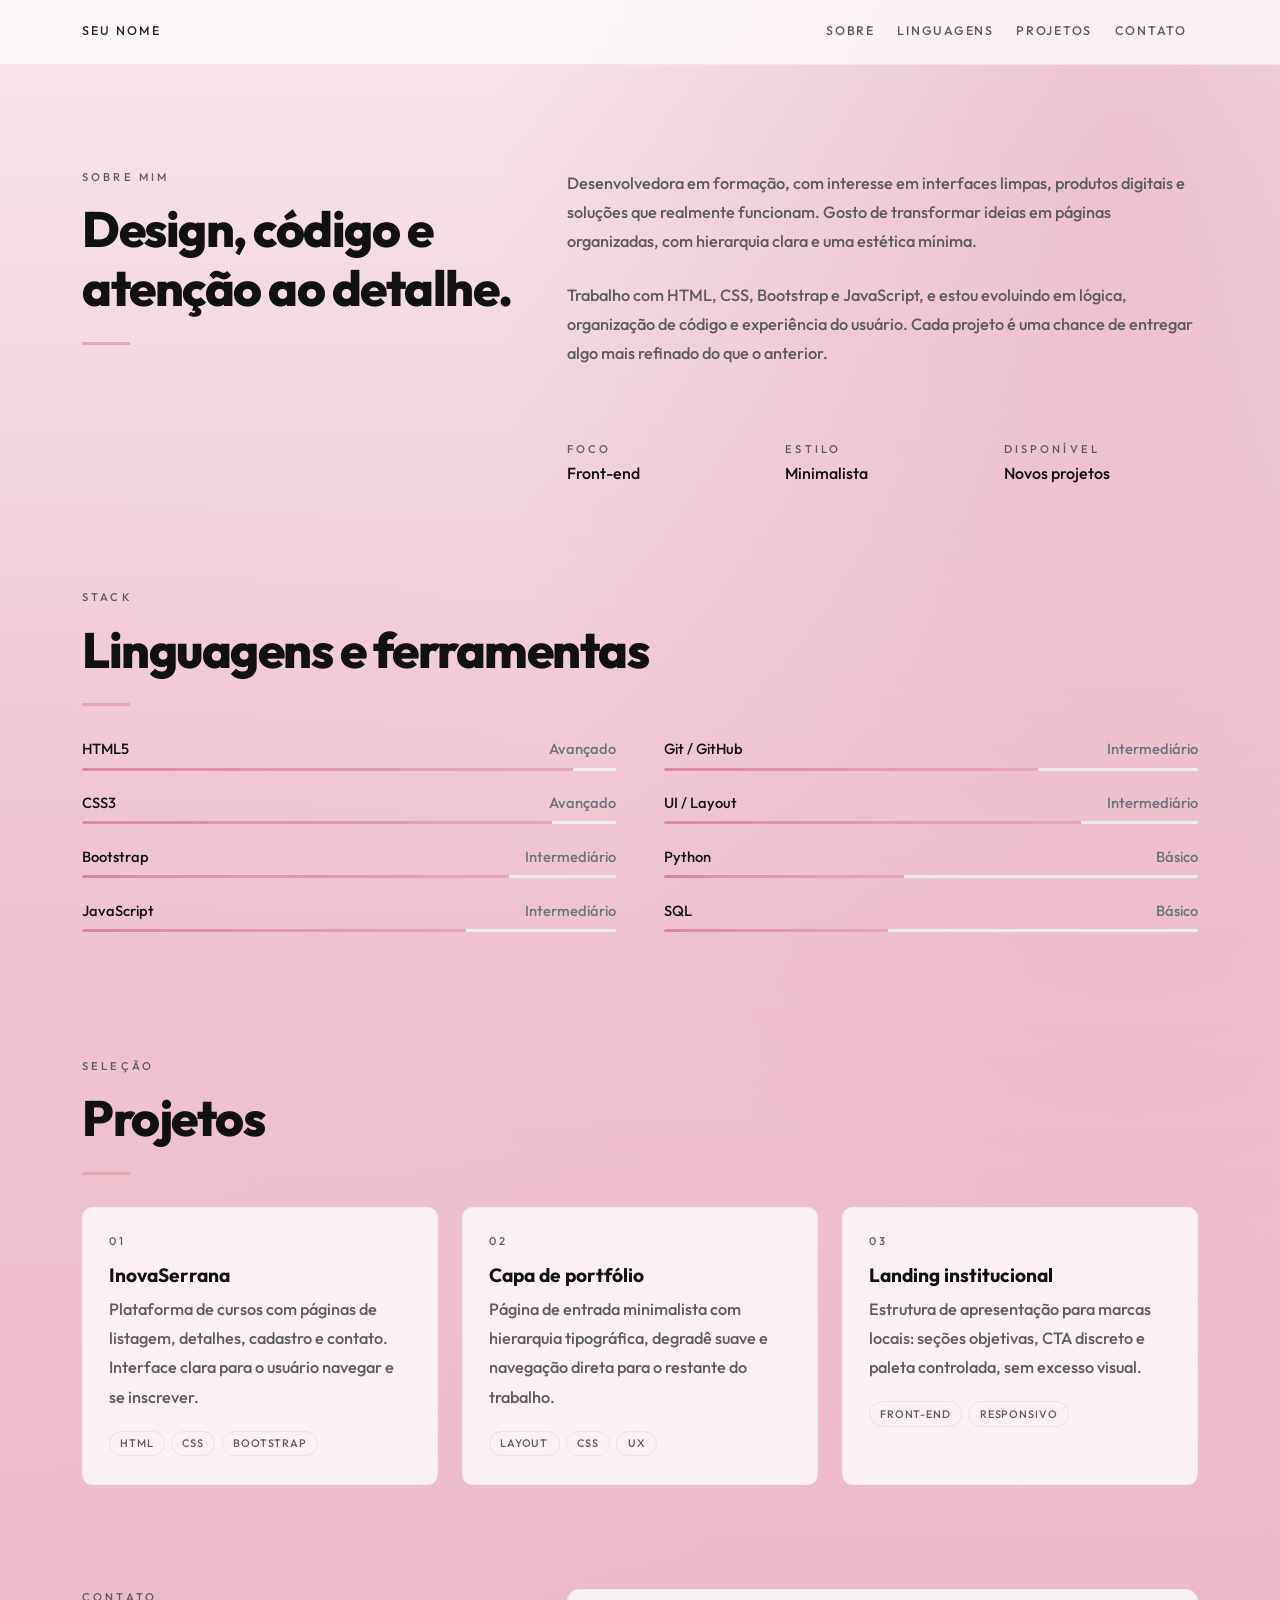
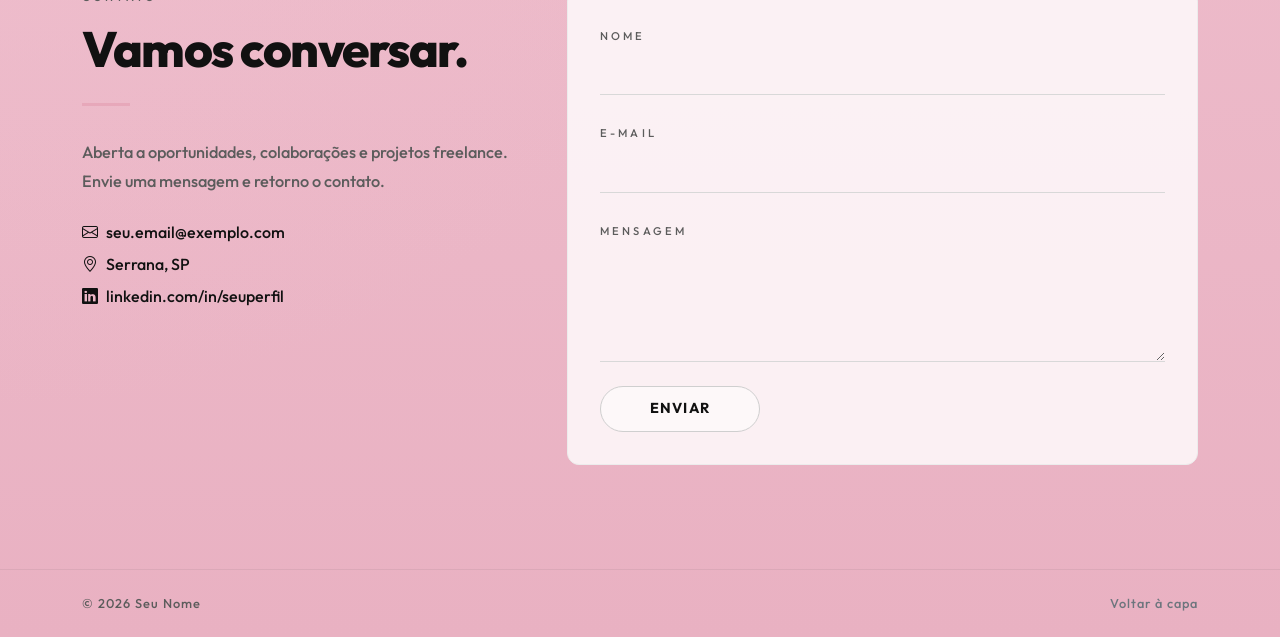
==== sobre.html @ 03d39803 "Primeiro commit" ====
<!DOCTYPE html>
<html lang="pt-BR">
<head>
  <meta charset="UTF-8">
  <meta name="viewport" content="width=device-width, initial-scale=1.0">
  <title>Sobre</title>
  <link href="https://cdn.jsdelivr.net/npm/bootstrap@5.3.3/dist/css/bootstrap.min.css" rel="stylesheet">
  <link rel="stylesheet" href="https://cdn.jsdelivr.net/npm/bootstrap-icons@1.11.3/font/bootstrap-icons.min.css">
  <link rel="preconnect" href="https://fonts.googleapis.com">
  <link rel="preconnect" href="https://fonts.gstatic.com" crossorigin>
  <link href="https://fonts.googleapis.com/css2?family=Outfit:wght@400;500;600;700;800&display=swap" rel="stylesheet">
  <link rel="stylesheet" href="css/capa.css">
</head>
<body class="page-sobre">
  <nav class="nav-portfolio">
    <div class="container d-flex flex-wrap align-items-center justify-content-between py-3 gap-3">
      <a href="index.html" class="text-decoration-none text-dark" style="letter-spacing:0.16em; font-size:0.78rem; text-transform:uppercase;">Seu Nome</a>
      <div class="d-flex flex-wrap">
        <a class="nav-link" href="#sobre">Sobre</a>
        <a class="nav-link" href="#linguagens">Linguagens</a>
        <a class="nav-link" href="#projetos">Projetos</a>
        <a class="nav-link" href="#contato">Contato</a>
      </div>
    </div>
  </nav>

  <section id="sobre" class="secao">
    <div class="container">
      <div class="row align-items-start g-5">
        <div class="col-lg-5">
          <p class="secao-kicker">Sobre mim</p>
          <h1 class="secao-titulo">Design, código e atenção ao detalhe.</h1>
          <div class="linha-rosa"></div>
        </div>
        <div class="col-lg-7">
          <p class="texto-suave mb-4">
            Desenvolvedora em formação, com interesse em interfaces limpas, produtos digitais
            e soluções que realmente funcionam. Gosto de transformar ideias em páginas
            organizadas, com hierarquia clara e uma estética mínima.
          </p>
          <p class="texto-suave mb-0">
            Trabalho com HTML, CSS, Bootstrap e JavaScript, e estou evoluindo em lógica,
            organização de código e experiência do usuário. Cada projeto é uma chance de
            entregar algo mais refinado do que o anterior.
          </p>
          <div class="row mt-5 g-4">
            <div class="col-sm-4">
              <p class="secao-kicker mb-1">Foco</p>
              <p class="mb-0">Front-end</p>
            </div>
            <div class="col-sm-4">
              <p class="secao-kicker mb-1">Estilo</p>
              <p class="mb-0">Minimalista</p>
            </div>
            <div class="col-sm-4">
              <p class="secao-kicker mb-1">Disponível</p>
              <p class="mb-0">Novos projetos</p>
            </div>
          </div>
        </div>
      </div>
    </div>
  </section>

  <section id="linguagens" class="secao pt-0">
    <div class="container">
      <p class="secao-kicker">Stack</p>
      <h2 class="secao-titulo">Linguagens e ferramentas</h2>
      <div class="linha-rosa"></div>
      <div class="row g-5">
        <div class="col-lg-6">
          <div class="lang-item">
            <div class="d-flex justify-content-between"><span>HTML5</span><span class="text-secondary">Avançado</span></div>
            <div class="barra"><span style="width:92%"></span></div>
          </div>
          <div class="lang-item">
            <div class="d-flex justify-content-between"><span>CSS3</span><span class="text-secondary">Avançado</span></div>
            <div class="barra"><span style="width:88%"></span></div>
          </div>
          <div class="lang-item">
            <div class="d-flex justify-content-between"><span>Bootstrap</span><span class="text-secondary">Intermediário</span></div>
            <div class="barra"><span style="width:80%"></span></div>
          </div>
          <div class="lang-item">
            <div class="d-flex justify-content-between"><span>JavaScript</span><span class="text-secondary">Intermediário</span></div>
            <div class="barra"><span style="width:72%"></span></div>
          </div>
        </div>
        <div class="col-lg-6">
          <div class="lang-item">
            <div class="d-flex justify-content-between"><span>Git / GitHub</span><span class="text-secondary">Intermediário</span></div>
            <div class="barra"><span style="width:70%"></span></div>
          </div>
          <div class="lang-item">
            <div class="d-flex justify-content-between"><span>UI / Layout</span><span class="text-secondary">Intermediário</span></div>
            <div class="barra"><span style="width:78%"></span></div>
          </div>
          <div class="lang-item">
            <div class="d-flex justify-content-between"><span>Python</span><span class="text-secondary">Básico</span></div>
            <div class="barra"><span style="width:45%"></span></div>
          </div>
          <div class="lang-item">
            <div class="d-flex justify-content-between"><span>SQL</span><span class="text-secondary">Básico</span></div>
            <div class="barra"><span style="width:42%"></span></div>
          </div>
        </div>
      </div>
    </div>
  </section>

  <section id="projetos" class="secao pt-0">
    <div class="container">
      <p class="secao-kicker">Seleção</p>
      <h2 class="secao-titulo">Projetos</h2>
      <div class="linha-rosa"></div>
      <div class="row g-4">
        <div class="col-md-6 col-xl-4">
          <article class="card-projeto">
            <p class="secao-kicker">01</p>
            <h3>InovaSerrana</h3>
            <p class="texto-suave">Plataforma de cursos com páginas de listagem, detalhes, cadastro e contato. Interface clara para o usuário navegar e se inscrever.</p>
            <span class="tag">HTML</span>
            <span class="tag">CSS</span>
            <span class="tag">Bootstrap</span>
          </article>
        </div>
        <div class="col-md-6 col-xl-4">
          <article class="card-projeto">
            <p class="secao-kicker">02</p>
            <h3>Capa de portfólio</h3>
            <p class="texto-suave">Página de entrada minimalista com hierarquia tipográfica, degradê suave e navegação direta para o restante do trabalho.</p>
            <span class="tag">Layout</span>
            <span class="tag">CSS</span>
            <span class="tag">UX</span>
          </article>
        </div>
        <div class="col-md-6 col-xl-4">
          <article class="card-projeto">
            <p class="secao-kicker">03</p>
            <h3>Landing institucional</h3>
            <p class="texto-suave">Estrutura de apresentação para marcas locais: seções objetivas, CTA discreto e paleta controlada, sem excesso visual.</p>
            <span class="tag">Front-end</span>
            <span class="tag">Responsivo</span>
          </article>
        </div>
      </div>
    </div>
  </section>

  <section id="contato" class="secao pt-0">
    <div class="container">
      <div class="row g-5 align-items-start">
        <div class="col-lg-5">
          <p class="secao-kicker">Contato</p>
          <h2 class="secao-titulo">Vamos conversar.</h2>
          <div class="linha-rosa"></div>
          <p class="texto-suave mb-4">Aberta a oportunidades, colaborações e projetos freelance. Envie uma mensagem e retorno o contato.</p>
          <p class="mb-2"><i class="bi bi-envelope me-2"></i>seu.email@exemplo.com</p>
          <p class="mb-2"><i class="bi bi-geo-alt me-2"></i>Serrana, SP</p>
          <p class="mb-0"><i class="bi bi-linkedin me-2"></i>linkedin.com/in/seuperfil</p>
        </div>
        <div class="col-lg-7">
          <form class="contato-box" action="mailto:seu.email@exemplo.com" method="post" enctype="text/plain">
            <div class="mb-4">
              <label class="form-label secao-kicker" for="nome">Nome</label>
              <input class="form-control" id="nome" name="nome" type="text" required>
            </div>
            <div class="mb-4">
              <label class="form-label secao-kicker" for="email">E-mail</label>
              <input class="form-control" id="email" name="email" type="email" required>
            </div>
            <div class="mb-4">
              <label class="form-label secao-kicker" for="mensagem">Mensagem</label>
              <textarea class="form-control" id="mensagem" name="mensagem" rows="4" required></textarea>
            </div>
            <button type="submit" class="btn btn-veja-mais">Enviar</button>
          </form>
        </div>
      </div>
    </div>
  </section>

  <footer class="rodape py-4">
    <div class="container d-flex justify-content-between flex-wrap gap-2">
      <span>© 2026 Seu Nome</span>
      <a href="index.html" class="text-decoration-none text-secondary">Voltar à capa</a>
    </div>
  </footer>

  <script src="https://cdn.jsdelivr.net/npm/bootstrap@5.3.3/dist/js/bootstrap.bundle.min.js"></script>
</body>
</html>
---- css/capa.css ----
:root {
  --branco: #fafafa;
  --cinza-claro: #e8e8e8;
  --cinza: #5c5c5c;
  --preto: #111111;
  --rosa: #e7a8ba;
  --rosa-fundo: #f0c2d0;
}

* {
  box-sizing: border-box;
}

body {
  margin: 0;
  font-family: "Outfit", system-ui, sans-serif;
  font-weight: 500;
  color: var(--preto);
  background: var(--branco);
}

.capa {
  background:
    radial-gradient(ellipse at 82% 18%, rgba(231, 168, 186, 0.85), transparent 52%),
    radial-gradient(ellipse at 8% 90%, rgba(240, 194, 208, 0.7), transparent 46%),
    linear-gradient(155deg, #f7ecef 0%, #f0c2d0 48%, #e7a8ba 100%);
}

.capa-label {
  letter-spacing: 0.28em;
  text-transform: uppercase;
  font-size: 0.72rem;
  color: var(--cinza);
}

.capa-nome {
  font-weight: 800;
  font-size: clamp(2.4rem, 5vw, 4.2rem);
  letter-spacing: -0.03em;
  color: var(--preto);
}

.capa-foto {
  width: min(320px, 78vw);
  aspect-ratio: 3 / 4;
  overflow: hidden;
  border-radius: 4px;
  background: linear-gradient(180deg, #f8e8ee 0%, var(--rosa) 100%);
  border: 1px solid #ececec;
}

.capa-foto img {
  width: 100%;
  height: 100%;
  object-fit: cover;
  filter: grayscale(12%);
}

.capa-placeholder {
  width: 100%;
  height: 100%;
  display: flex;
  align-items: center;
  justify-content: center;
  color: var(--cinza);
  font-size: 0.8rem;
  letter-spacing: 0.12em;
  text-transform: uppercase;
}

.btn-veja-mais {
  min-width: 160px;
  padding: 0.7rem 1.8rem;
  border: 1px solid #cfcfcf;
  border-radius: 999px;
  background: rgba(255, 255, 255, 0.55);
  color: var(--preto);
  font-size: 0.9rem;
  letter-spacing: 0.08em;
  text-transform: uppercase;
  font-weight: 700;
}

.btn-veja-mais:hover {
  background: var(--rosa);
  border-color: #e6c5ce;
  color: var(--preto);
}

html {
  scroll-behavior: smooth;
}

.page-sobre {
  background:
    radial-gradient(ellipse at 88% 8%, rgba(231, 168, 186, 0.55), transparent 40%),
    radial-gradient(ellipse at 0% 55%, rgba(240, 194, 208, 0.5), transparent 45%),
    linear-gradient(180deg, #f6e6eb 0%, #f0c2d0 42%, #e9b1c2 100%);
}

.nav-portfolio {
  position: sticky;
  top: 0;
  z-index: 20;
  backdrop-filter: blur(14px);
  background: rgba(255, 255, 255, 0.72);
  border-bottom: 1px solid rgba(0, 0, 0, 0.06);
}

.nav-portfolio .nav-link {
  color: var(--cinza);
  font-size: 0.78rem;
  letter-spacing: 0.14em;
  text-transform: uppercase;
  padding: 0.4rem 0.7rem;
}

.nav-portfolio .nav-link:hover,
.nav-portfolio .nav-link.active {
  color: var(--preto);
}

.secao {
  padding: 6.5rem 0;
  scroll-margin-top: 5.2rem;
}

.secao-kicker {
  letter-spacing: 0.28em;
  text-transform: uppercase;
  font-size: 0.7rem;
  color: var(--cinza);
  margin-bottom: 0.85rem;
}

.secao-titulo {
  font-weight: 800;
  font-size: clamp(2rem, 4vw, 3.1rem);
  letter-spacing: -0.03em;
  margin-bottom: 1.5rem;
}

.texto-suave {
  color: var(--cinza);
  line-height: 1.8;
  font-size: 1.02rem;
}

.linha-rosa {
  width: 48px;
  height: 3px;
  background: var(--rosa);
  margin: 1.4rem 0 2rem;
}

.card-projeto {
  height: 100%;
  border: 1px solid #ececec;
  border-radius: 10px;
  background: rgba(255, 255, 255, 0.78);
  padding: 1.6rem;
  transition: transform 0.25s ease, box-shadow 0.25s ease, border-color 0.25s ease;
}

.card-projeto:hover {
  transform: translateY(-4px);
  box-shadow: 0 18px 40px rgba(26, 26, 26, 0.06);
  border-color: #e6c5ce;
}

.card-projeto h3 {
  font-weight: 700;
  font-size: 1.2rem;
}

.tag {
  display: inline-block;
  font-size: 0.68rem;
  letter-spacing: 0.08em;
  text-transform: uppercase;
  color: var(--cinza);
  border: 1px solid #e4e4e4;
  border-radius: 999px;
  padding: 0.22rem 0.65rem;
  margin: 0.15rem 0.2rem 0.15rem 0;
}

.lang-item {
  margin-bottom: 1.35rem;
}

.lang-item .d-flex {
  font-size: 0.92rem;
}

.barra {
  height: 3px;
  background: #ececec;
  border-radius: 99px;
  overflow: hidden;
  margin-top: 0.45rem;
}

.barra span {
  display: block;
  height: 100%;
  background: linear-gradient(90deg, #d98aa3, var(--rosa));
}

.contato-box {
  border: 1px solid #ececec;
  border-radius: 12px;
  background: rgba(255, 255, 255, 0.8);
  padding: 2rem;
}

.form-control,
.form-control:focus {
  border: none;
  border-bottom: 1px solid #d8d8d8;
  border-radius: 0;
  background: transparent;
  box-shadow: none;
  padding-left: 0;
}

.form-control:focus {
  border-bottom-color: #e6c5ce;
}

.rodape {
  border-top: 1px solid rgba(0, 0, 0, 0.06);
  color: var(--cinza);
  font-size: 0.8rem;
  letter-spacing: 0.08em;
}

@media (max-width: 767.98px) {
  .capa {
    padding-top: 3rem;
  }

  .capa-foto {
    aspect-ratio: 1 / 1;
    width: min(240px, 70vw);
  }

  .secao {
    padding: 4.2rem 0;
  }
}
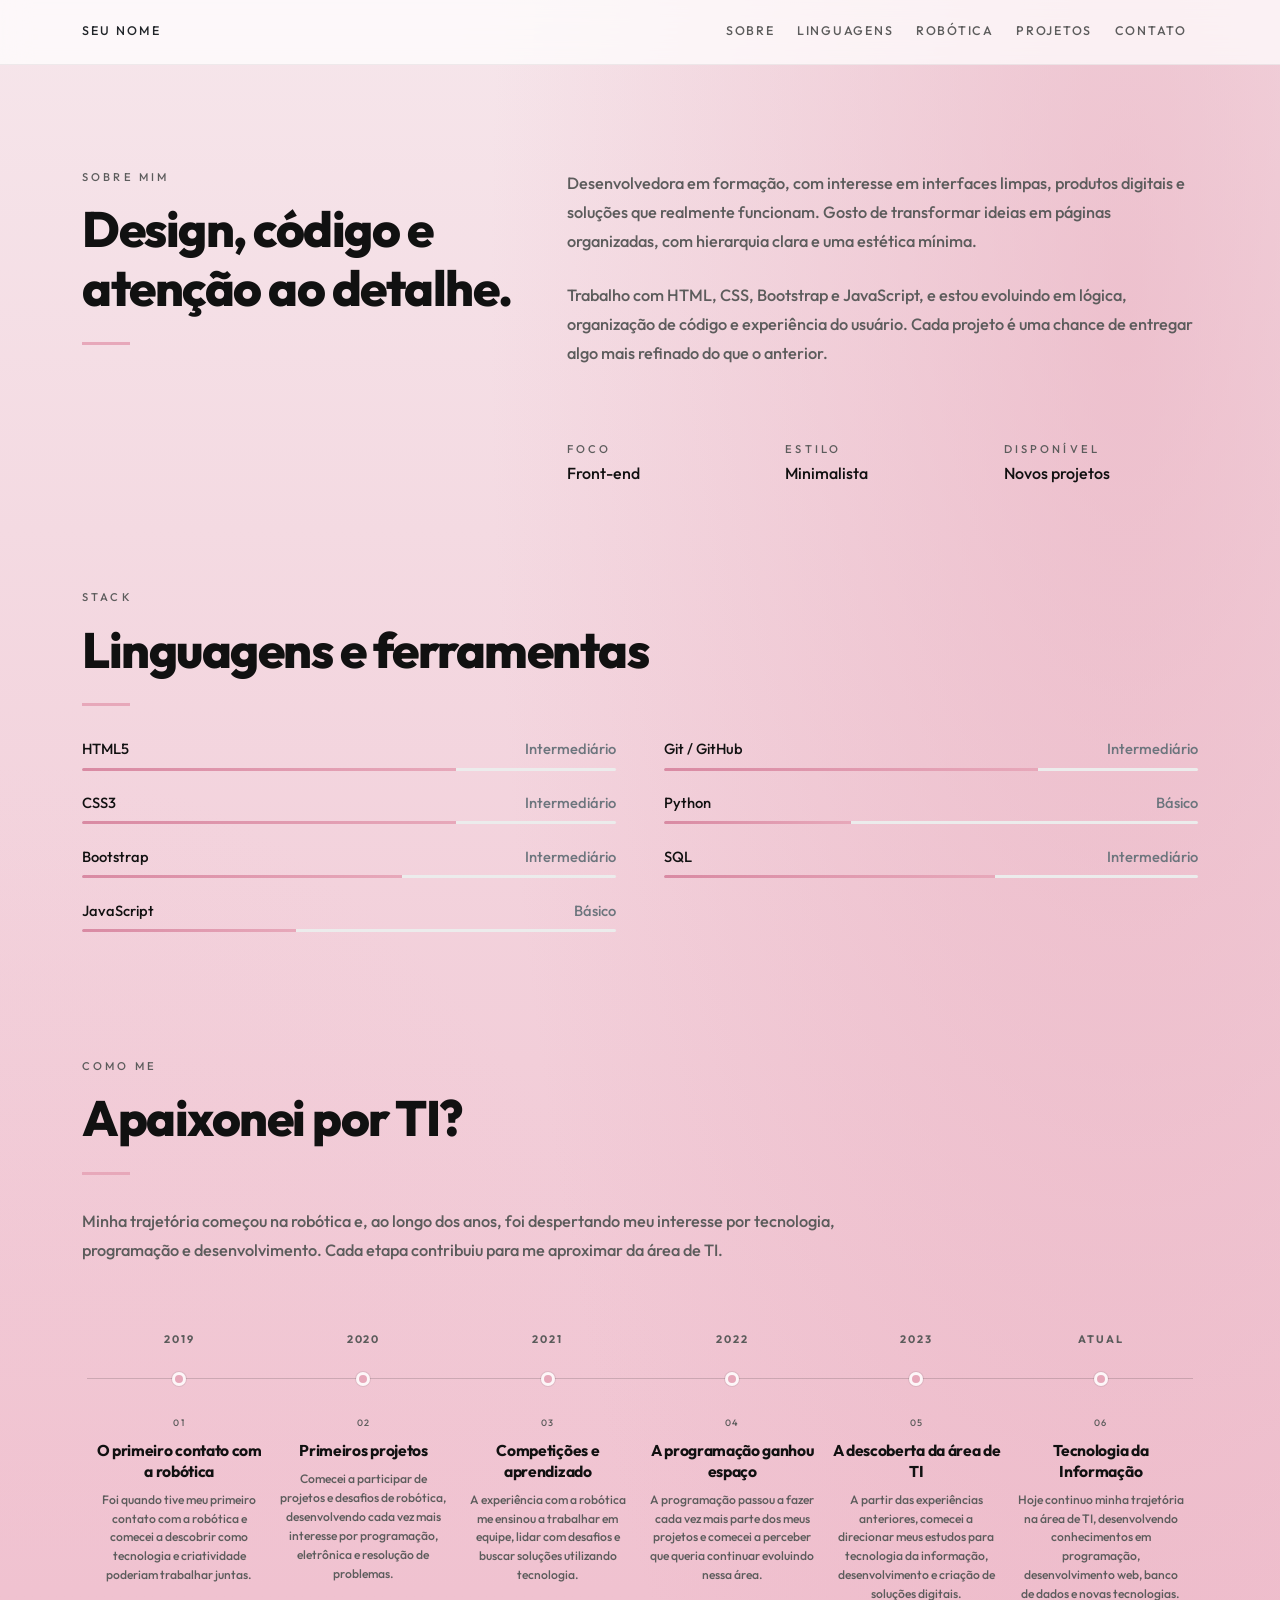
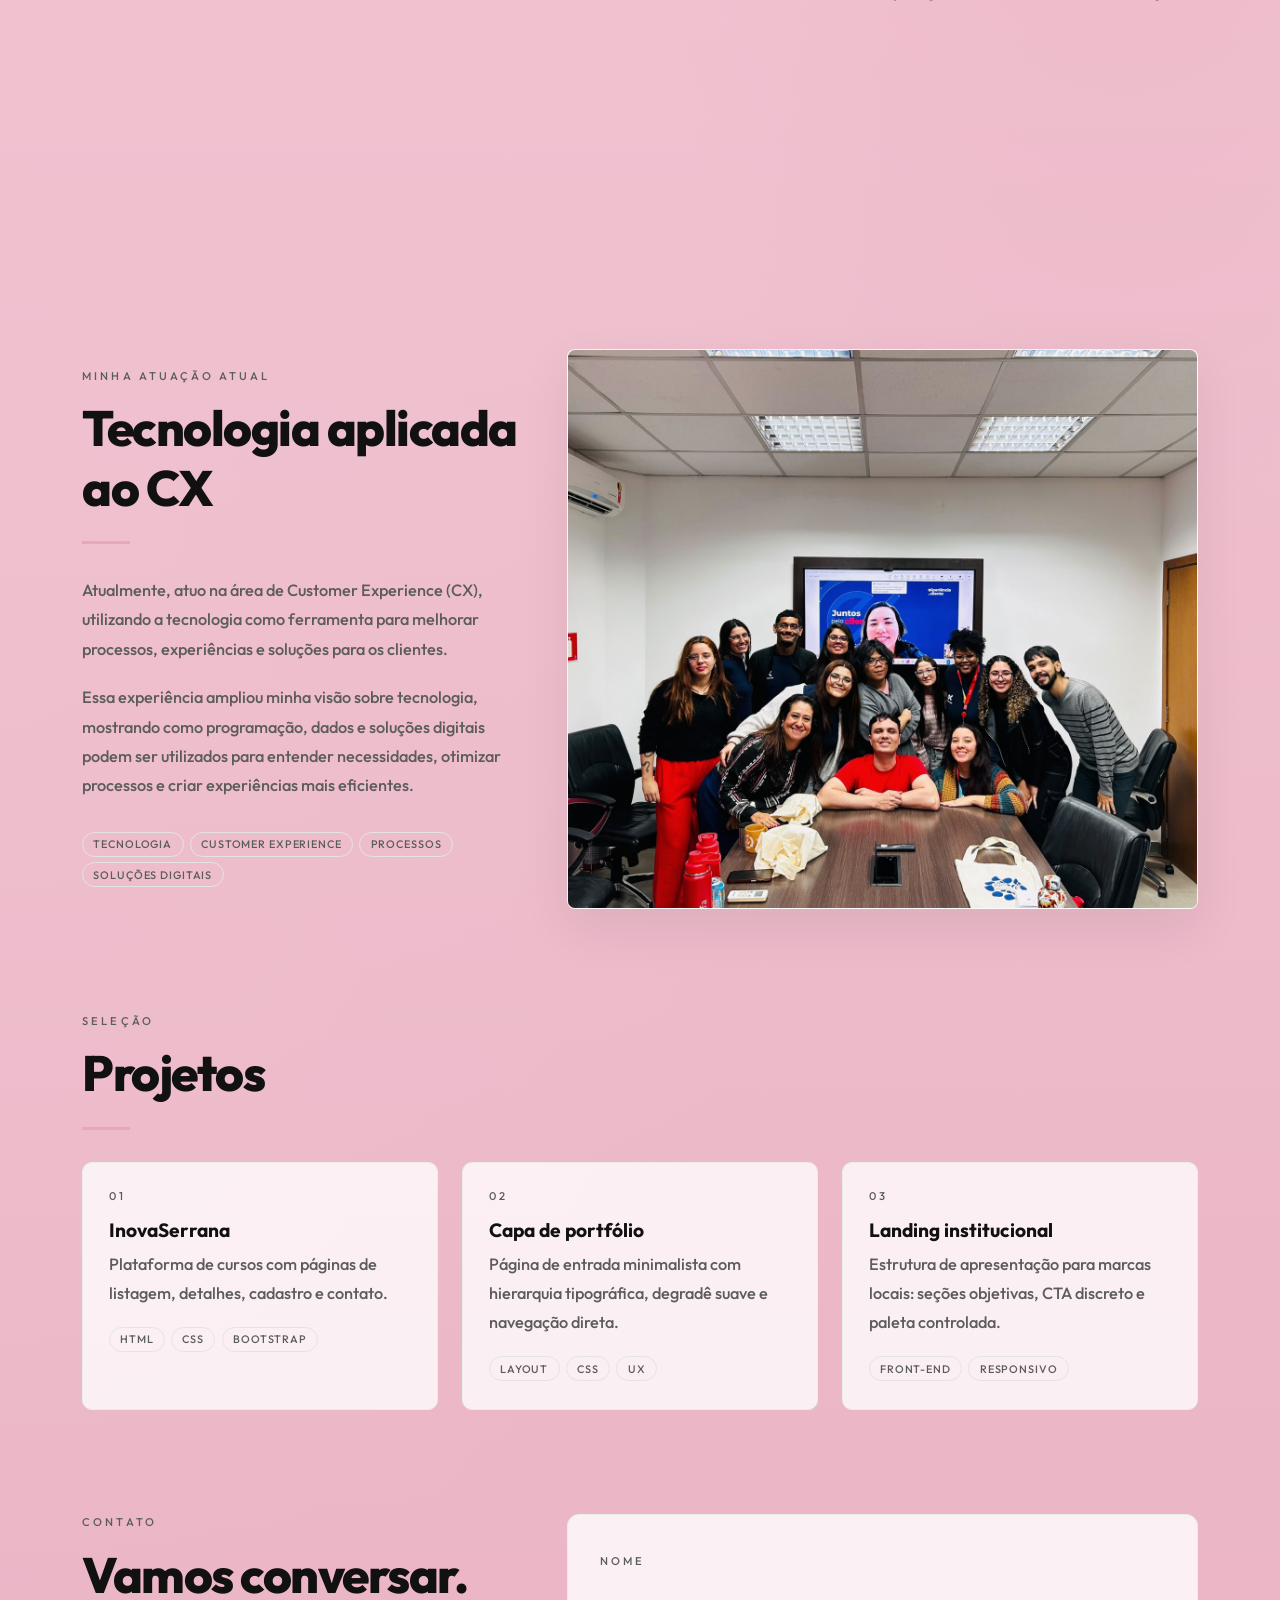
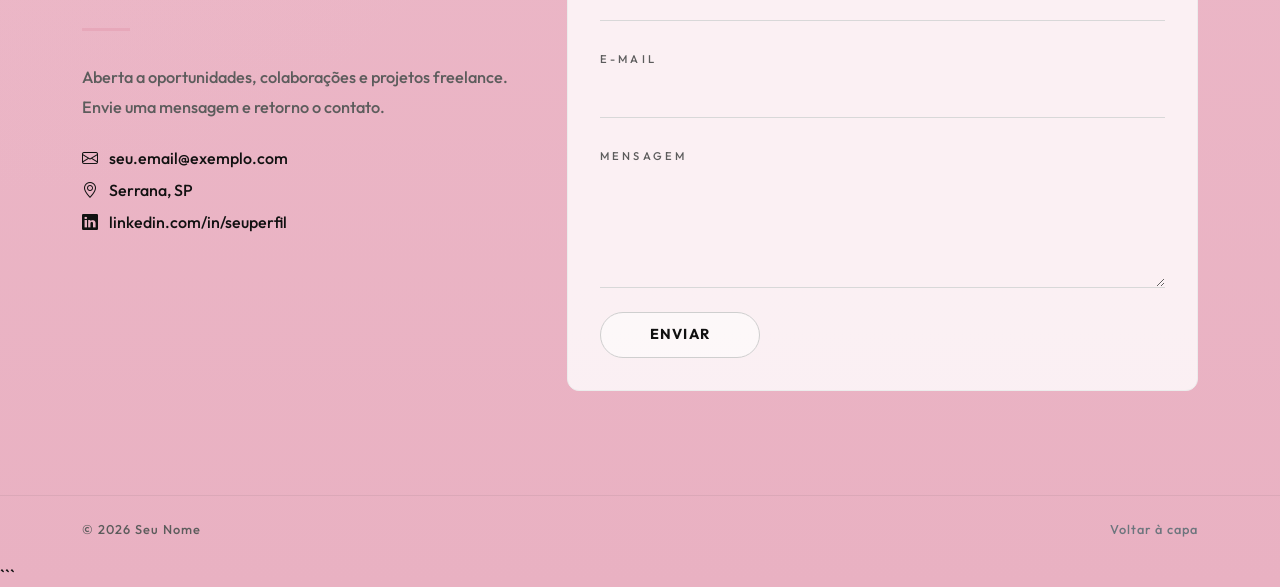
==== commit acc03a09: "Melhoria" ====
--- a/sobre.html
+++ b/sobre.html
@@ -1,192 +1,809 @@
+
 <!DOCTYPE html>
 <html lang="pt-BR">
 <head>
   <meta charset="UTF-8">
   <meta name="viewport" content="width=device-width, initial-scale=1.0">
+
   <title>Sobre</title>
+
   <link href="https://cdn.jsdelivr.net/npm/bootstrap@5.3.3/dist/css/bootstrap.min.css" rel="stylesheet">
+
   <link rel="stylesheet" href="https://cdn.jsdelivr.net/npm/bootstrap-icons@1.11.3/font/bootstrap-icons.min.css">
+
   <link rel="preconnect" href="https://fonts.googleapis.com">
   <link rel="preconnect" href="https://fonts.gstatic.com" crossorigin>
+
   <link href="https://fonts.googleapis.com/css2?family=Outfit:wght@400;500;600;700;800&display=swap" rel="stylesheet">
+
   <link rel="stylesheet" href="css/capa.css">
 </head>
+
 <body class="page-sobre">
+
+  <!-- NAVEGAÇÃO -->
   <nav class="nav-portfolio">
     <div class="container d-flex flex-wrap align-items-center justify-content-between py-3 gap-3">
-      <a href="index.html" class="text-decoration-none text-dark" style="letter-spacing:0.16em; font-size:0.78rem; text-transform:uppercase;">Seu Nome</a>
+
+      <a href="index.html"
+         class="text-decoration-none text-dark"
+         style="letter-spacing:0.16em; font-size:0.78rem; text-transform:uppercase;">
+        Seu Nome
+      </a>
+
       <div class="d-flex flex-wrap">
         <a class="nav-link" href="#sobre">Sobre</a>
         <a class="nav-link" href="#linguagens">Linguagens</a>
+        <a class="nav-link" href="#robotica">Robótica</a>
         <a class="nav-link" href="#projetos">Projetos</a>
         <a class="nav-link" href="#contato">Contato</a>
       </div>
+
     </div>
   </nav>
 
+
+  <!-- SOBRE -->
   <section id="sobre" class="secao">
+
     <div class="container">
+
       <div class="row align-items-start g-5">
+
         <div class="col-lg-5">
+
           <p class="secao-kicker">Sobre mim</p>
-          <h1 class="secao-titulo">Design, código e atenção ao detalhe.</h1>
+
+          <h1 class="secao-titulo">
+            Design, código e atenção ao detalhe.
+          </h1>
+
           <div class="linha-rosa"></div>
-        </div>
+
+        </div>
+
         <div class="col-lg-7">
+
           <p class="texto-suave mb-4">
-            Desenvolvedora em formação, com interesse em interfaces limpas, produtos digitais
-            e soluções que realmente funcionam. Gosto de transformar ideias em páginas
-            organizadas, com hierarquia clara e uma estética mínima.
+            Desenvolvedora em formação, com interesse em interfaces limpas,
+            produtos digitais e soluções que realmente funcionam.
+            Gosto de transformar ideias em páginas organizadas,
+            com hierarquia clara e uma estética mínima.
           </p>
+
           <p class="texto-suave mb-0">
-            Trabalho com HTML, CSS, Bootstrap e JavaScript, e estou evoluindo em lógica,
-            organização de código e experiência do usuário. Cada projeto é uma chance de
-            entregar algo mais refinado do que o anterior.
+            Trabalho com HTML, CSS, Bootstrap e JavaScript, e estou
+            evoluindo em lógica, organização de código e experiência
+            do usuário. Cada projeto é uma chance de entregar algo
+            mais refinado do que o anterior.
           </p>
+
           <div class="row mt-5 g-4">
+
             <div class="col-sm-4">
               <p class="secao-kicker mb-1">Foco</p>
               <p class="mb-0">Front-end</p>
             </div>
+
             <div class="col-sm-4">
               <p class="secao-kicker mb-1">Estilo</p>
               <p class="mb-0">Minimalista</p>
             </div>
+
             <div class="col-sm-4">
               <p class="secao-kicker mb-1">Disponível</p>
               <p class="mb-0">Novos projetos</p>
             </div>
-          </div>
-        </div>
+
+          </div>
+
+        </div>
+
       </div>
+
     </div>
+
   </section>
 
+
+  <!-- LINGUAGENS -->
   <section id="linguagens" class="secao pt-0">
+
     <div class="container">
+
       <p class="secao-kicker">Stack</p>
-      <h2 class="secao-titulo">Linguagens e ferramentas</h2>
+
+      <h2 class="secao-titulo">
+        Linguagens e ferramentas
+      </h2>
+
       <div class="linha-rosa"></div>
+
       <div class="row g-5">
+
         <div class="col-lg-6">
+
           <div class="lang-item">
-            <div class="d-flex justify-content-between"><span>HTML5</span><span class="text-secondary">Avançado</span></div>
-            <div class="barra"><span style="width:92%"></span></div>
-          </div>
+            <div class="d-flex justify-content-between">
+              <span>HTML5</span>
+              <span class="text-secondary">Intermediário</span>
+            </div>
+            <div class="barra">
+              <span style="width:70%"></span>
+            </div>
+          </div>
+
           <div class="lang-item">
-            <div class="d-flex justify-content-between"><span>CSS3</span><span class="text-secondary">Avançado</span></div>
-            <div class="barra"><span style="width:88%"></span></div>
-          </div>
+            <div class="d-flex justify-content-between">
+              <span>CSS3</span>
+              <span class="text-secondary">Intermediário</span>
+            </div>
+            <div class="barra">
+              <span style="width:70%"></span>
+            </div>
+          </div>
+
           <div class="lang-item">
-            <div class="d-flex justify-content-between"><span>Bootstrap</span><span class="text-secondary">Intermediário</span></div>
-            <div class="barra"><span style="width:80%"></span></div>
-          </div>
+            <div class="d-flex justify-content-between">
+              <span>Bootstrap</span>
+              <span class="text-secondary">Intermediário</span>
+            </div>
+            <div class="barra">
+              <span style="width:60%"></span>
+            </div>
+          </div>
+
           <div class="lang-item">
-            <div class="d-flex justify-content-between"><span>JavaScript</span><span class="text-secondary">Intermediário</span></div>
-            <div class="barra"><span style="width:72%"></span></div>
-          </div>
-        </div>
+            <div class="d-flex justify-content-between">
+              <span>JavaScript</span>
+              <span class="text-secondary">Básico</span>
+            </div>
+            <div class="barra">
+              <span style="width:40%"></span>
+            </div>
+          </div>
+
+        </div>
+
         <div class="col-lg-6">
+
           <div class="lang-item">
-            <div class="d-flex justify-content-between"><span>Git / GitHub</span><span class="text-secondary">Intermediário</span></div>
-            <div class="barra"><span style="width:70%"></span></div>
-          </div>
+            <div class="d-flex justify-content-between">
+              <span>Git / GitHub</span>
+              <span class="text-secondary">Intermediário</span>
+            </div>
+            <div class="barra">
+              <span style="width:70%"></span>
+            </div>
+          </div>
+
           <div class="lang-item">
-            <div class="d-flex justify-content-between"><span>UI / Layout</span><span class="text-secondary">Intermediário</span></div>
-            <div class="barra"><span style="width:78%"></span></div>
-          </div>
+            <div class="d-flex justify-content-between">
+              <span>Python</span>
+              <span class="text-secondary">Básico</span>
+            </div>
+            <div class="barra">
+              <span style="width:35%"></span>
+            </div>
+          </div>
+
           <div class="lang-item">
-            <div class="d-flex justify-content-between"><span>Python</span><span class="text-secondary">Básico</span></div>
-            <div class="barra"><span style="width:45%"></span></div>
-          </div>
-          <div class="lang-item">
-            <div class="d-flex justify-content-between"><span>SQL</span><span class="text-secondary">Básico</span></div>
-            <div class="barra"><span style="width:42%"></span></div>
-          </div>
-        </div>
+            <div class="d-flex justify-content-between">
+              <span>SQL</span>
+              <span class="text-secondary">Intermediário</span>
+            </div>
+            <div class="barra">
+              <span style="width:62%"></span>
+            </div>
+          </div>
+
+        </div>
+
       </div>
+
     </div>
+
   </section>
 
+
+  <!-- ROBÓTICA -->
+  <section id="robotica" class="secao pt-0">
+
+    <div class="container">
+
+      <p class="secao-kicker">
+        Como me
+      </p>
+
+      <h2 class="secao-titulo">
+        Apaixonei por TI?
+      </h2>
+
+      <div class="linha-rosa"></div>
+
+      <p class="texto-suave robotica-intro">
+        Minha trajetória começou na robótica e, ao longo dos anos,
+        foi despertando meu interesse por tecnologia, programação
+        e desenvolvimento. Cada etapa contribuiu para me aproximar
+        da área de TI.
+      </p>
+
+
+      <!-- LINHA DO TEMPO -->
+      <div class="timeline">
+
+
+        <!-- 2019 -->
+        <div class="timeline-item">
+
+          <div class="timeline-data">
+            2019
+          </div>
+
+          <div class="timeline-ponto"></div>
+
+          <div class="timeline-conteudo">
+
+            <div class="timeline-texto">
+
+              <span class="timeline-numero">
+                01
+              </span>
+
+              <h3>
+                O primeiro contato com a robótica
+              </h3>
+
+              <p>
+                Foi quando tive meu primeiro contato com a robótica
+                e comecei a descobrir como tecnologia e criatividade
+                poderiam trabalhar juntas.
+              </p>
+
+            </div>
+
+            <div class="timeline-foto">
+
+              <img
+                src="imagens/robotica2019.jpeg"
+                alt="Primeiro contato com a robótica"
+              >
+
+            </div>
+
+          </div>
+
+        </div>
+
+
+        <!-- 2020 -->
+        <div class="timeline-item">
+
+          <div class="timeline-data">
+            2020
+          </div>
+
+          <div class="timeline-ponto"></div>
+
+          <div class="timeline-conteudo">
+
+            <div class="timeline-texto">
+
+              <span class="timeline-numero">
+                02
+              </span>
+
+              <h3>
+                Primeiros projetos
+              </h3>
+
+              <p>
+                Comecei a participar de projetos e desafios de robótica,
+                desenvolvendo cada vez mais interesse por programação,
+                eletrônica e resolução de problemas.
+              </p>
+
+            </div>
+
+            <div class="timeline-foto">
+
+              <img
+                src="imagens/projetosolar.jpeg"
+                alt="Projetos de robótica"
+              >
+
+            </div>
+
+          </div>
+
+        </div>
+
+
+        <!-- 2021 -->
+        <div class="timeline-item">
+
+          <div class="timeline-data">
+            2021
+          </div>
+
+          <div class="timeline-ponto"></div>
+
+          <div class="timeline-conteudo">
+
+            <div class="timeline-texto">
+
+              <span class="timeline-numero">
+                03
+              </span>
+
+              <h3>
+                Competições e aprendizado
+              </h3>
+
+              <p>
+                A experiência com a robótica me ensinou a trabalhar
+                em equipe, lidar com desafios e buscar soluções
+                utilizando tecnologia.
+              </p>
+
+            </div>
+
+            <div class="timeline-foto">
+
+              <img
+                src="imagens/competicao.jpeg"
+                alt="Competição de robótica"
+              >
+
+            </div>
+
+          </div>
+
+        </div>
+
+
+        <!-- 2022 -->
+        <div class="timeline-item">
+
+          <div class="timeline-data">
+            2022
+          </div>
+
+          <div class="timeline-ponto"></div>
+
+          <div class="timeline-conteudo">
+
+            <div class="timeline-texto">
+
+              <span class="timeline-numero">
+                04
+              </span>
+
+              <h3>
+                A programação ganhou espaço
+              </h3>
+
+              <p>
+                A programação passou a fazer cada vez mais parte
+                dos meus projetos e comecei a perceber que queria
+                continuar evoluindo nessa área.
+              </p>
+
+            </div>
+
+            <div class="timeline-foto">
+
+              <img
+                src="imagens/programacao.jpeg"
+                alt="Programação e robótica"
+              >
+
+            </div>
+
+          </div>
+
+        </div>
+
+
+        <!-- 2023 -->
+        <div class="timeline-item">
+
+          <div class="timeline-data">
+            2023
+          </div>
+
+          <div class="timeline-ponto"></div>
+
+          <div class="timeline-conteudo">
+
+            <div class="timeline-texto">
+
+              <span class="timeline-numero">
+                05
+              </span>
+
+              <h3>
+                A descoberta da área de TI
+              </h3>
+
+              <p>
+                A partir das experiências anteriores, comecei a
+                direcionar meus estudos para tecnologia da informação,
+                desenvolvimento e criação de soluções digitais.
+              </p>
+
+            </div>
+
+            <div class="timeline-foto">
+
+              <img
+                src="imagens/Apresentacao2.jpeg"
+                alt="Entrada na área de tecnologia da informação"
+              >
+
+            </div>
+
+          </div>
+
+        </div>
+
+
+        <!-- ATUAL -->
+        <div class="timeline-item timeline-atual">
+
+          <div class="timeline-data">
+            Atual
+          </div>
+
+          <div class="timeline-ponto"></div>
+
+          <div class="timeline-conteudo">
+
+            <div class="timeline-texto">
+
+              <span class="timeline-numero">
+                06
+              </span>
+
+              <h3>
+                Tecnologia da Informação
+              </h3>
+
+              <p>
+                Hoje continuo minha trajetória na área de TI,
+                desenvolvendo conhecimentos em programação,
+                desenvolvimento web, banco de dados e novas
+                tecnologias.
+              </p>
+
+            </div>
+
+            <div class="timeline-foto">
+
+              <img
+                src="imagens/projeto.png"
+                alt="Minha trajetória atual em TI"
+              >
+
+            </div>
+
+          </div>
+
+        </div>
+
+      </div>
+
+    </div>
+
+  </section>
+
+
+  <!-- =========================
+     TECNOLOGIA + CX
+========================= -->
+
+<section id="cx" class="secao secao-cx">
+  <div class="container">
+
+    <div class="row align-items-center g-5">
+
+      <!-- TEXTO -->
+      <div class="col-lg-5">
+        <p class="secao-kicker">Minha atuação atual</p>
+
+        <h2 class="secao-titulo">
+          Tecnologia aplicada ao CX
+        </h2>
+
+        <div class="linha-rosa"></div>
+
+        <p class="texto-suave">
+          Atualmente, atuo na área de Customer Experience (CX),
+          utilizando a tecnologia como ferramenta para melhorar
+          processos, experiências e soluções para os clientes.
+        </p>
+
+        <p class="texto-suave">
+          Essa experiência ampliou minha visão sobre tecnologia,
+          mostrando como programação, dados e soluções digitais
+          podem ser utilizados para entender necessidades,
+          otimizar processos e criar experiências mais eficientes.
+        </p>
+
+        <div class="cx-tags">
+          <span class="tag">Tecnologia</span>
+          <span class="tag">Customer Experience</span>
+          <span class="tag">Processos</span>
+          <span class="tag">Soluções digitais</span>
+        </div>
+      </div>
+
+      <!-- FOTO -->
+      <div class="col-lg-7">
+        <div class="cx-foto">
+          <img
+            src="imagens/CX.jpeg"
+            alt="Atuação profissional utilizando tecnologia"
+          >
+        </div>
+      </div>
+
+    </div>
+
+  </div>
+</section>
+
+  <!-- PROJETOS -->
   <section id="projetos" class="secao pt-0">
+
     <div class="container">
-      <p class="secao-kicker">Seleção</p>
-      <h2 class="secao-titulo">Projetos</h2>
+
+      <p class="secao-kicker">
+        Seleção
+      </p>
+
+      <h2 class="secao-titulo">
+        Projetos
+      </h2>
+
       <div class="linha-rosa"></div>
+
       <div class="row g-4">
+
         <div class="col-md-6 col-xl-4">
+
           <article class="card-projeto">
-            <p class="secao-kicker">01</p>
-            <h3>InovaSerrana</h3>
-            <p class="texto-suave">Plataforma de cursos com páginas de listagem, detalhes, cadastro e contato. Interface clara para o usuário navegar e se inscrever.</p>
+
+            <p class="secao-kicker">
+              01
+            </p>
+
+            <h3>
+              InovaSerrana
+            </h3>
+
+            <p class="texto-suave">
+              Plataforma de cursos com páginas de listagem,
+              detalhes, cadastro e contato.
+            </p>
+
             <span class="tag">HTML</span>
             <span class="tag">CSS</span>
             <span class="tag">Bootstrap</span>
+
           </article>
-        </div>
+
+        </div>
+
+
         <div class="col-md-6 col-xl-4">
+
           <article class="card-projeto">
-            <p class="secao-kicker">02</p>
-            <h3>Capa de portfólio</h3>
-            <p class="texto-suave">Página de entrada minimalista com hierarquia tipográfica, degradê suave e navegação direta para o restante do trabalho.</p>
+
+            <p class="secao-kicker">
+              02
+            </p>
+
+            <h3>
+              Capa de portfólio
+            </h3>
+
+            <p class="texto-suave">
+              Página de entrada minimalista com hierarquia
+              tipográfica, degradê suave e navegação direta.
+            </p>
+
             <span class="tag">Layout</span>
             <span class="tag">CSS</span>
             <span class="tag">UX</span>
+
           </article>
-        </div>
+
+        </div>
+
+
         <div class="col-md-6 col-xl-4">
+
           <article class="card-projeto">
-            <p class="secao-kicker">03</p>
-            <h3>Landing institucional</h3>
-            <p class="texto-suave">Estrutura de apresentação para marcas locais: seções objetivas, CTA discreto e paleta controlada, sem excesso visual.</p>
+
+            <p class="secao-kicker">
+              03
+            </p>
+
+            <h3>
+              Landing institucional
+            </h3>
+
+            <p class="texto-suave">
+              Estrutura de apresentação para marcas locais:
+              seções objetivas, CTA discreto e paleta controlada.
+            </p>
+
             <span class="tag">Front-end</span>
             <span class="tag">Responsivo</span>
+
           </article>
-        </div>
+
+        </div>
+
       </div>
+
     </div>
+
   </section>
 
+
+  <!-- CONTATO -->
   <section id="contato" class="secao pt-0">
+
     <div class="container">
+
       <div class="row g-5 align-items-start">
+
         <div class="col-lg-5">
-          <p class="secao-kicker">Contato</p>
-          <h2 class="secao-titulo">Vamos conversar.</h2>
+
+          <p class="secao-kicker">
+            Contato
+          </p>
+
+          <h2 class="secao-titulo">
+            Vamos conversar.
+          </h2>
+
           <div class="linha-rosa"></div>
-          <p class="texto-suave mb-4">Aberta a oportunidades, colaborações e projetos freelance. Envie uma mensagem e retorno o contato.</p>
-          <p class="mb-2"><i class="bi bi-envelope me-2"></i>seu.email@exemplo.com</p>
-          <p class="mb-2"><i class="bi bi-geo-alt me-2"></i>Serrana, SP</p>
-          <p class="mb-0"><i class="bi bi-linkedin me-2"></i>linkedin.com/in/seuperfil</p>
-        </div>
+
+          <p class="texto-suave mb-4">
+            Aberta a oportunidades, colaborações e projetos freelance.
+            Envie uma mensagem e retorno o contato.
+          </p>
+
+          <p class="mb-2">
+            <i class="bi bi-envelope me-2"></i>
+            seu.email@exemplo.com
+          </p>
+
+          <p class="mb-2">
+            <i class="bi bi-geo-alt me-2"></i>
+            Serrana, SP
+          </p>
+
+          <p class="mb-0">
+            <i class="bi bi-linkedin me-2"></i>
+            linkedin.com/in/seuperfil
+          </p>
+
+        </div>
+
+
         <div class="col-lg-7">
-          <form class="contato-box" action="mailto:seu.email@exemplo.com" method="post" enctype="text/plain">
+
+          <form
+            class="contato-box"
+            action="mailto:seu.email@exemplo.com"
+            method="post"
+            enctype="text/plain"
+          >
+
             <div class="mb-4">
-              <label class="form-label secao-kicker" for="nome">Nome</label>
-              <input class="form-control" id="nome" name="nome" type="text" required>
-            </div>
+
+              <label
+                class="form-label secao-kicker"
+                for="nome"
+              >
+                Nome
+              </label>
+
+              <input
+                class="form-control"
+                id="nome"
+                name="nome"
+                type="text"
+                required
+              >
+
+            </div>
+
+
             <div class="mb-4">
-              <label class="form-label secao-kicker" for="email">E-mail</label>
-              <input class="form-control" id="email" name="email" type="email" required>
-            </div>
+
+              <label
+                class="form-label secao-kicker"
+                for="email"
+              >
+                E-mail
+              </label>
+
+              <input
+                class="form-control"
+                id="email"
+                name="email"
+                type="email"
+                required
+              >
+
+            </div>
+
+
             <div class="mb-4">
-              <label class="form-label secao-kicker" for="mensagem">Mensagem</label>
-              <textarea class="form-control" id="mensagem" name="mensagem" rows="4" required></textarea>
-            </div>
-            <button type="submit" class="btn btn-veja-mais">Enviar</button>
+
+              <label
+                class="form-label secao-kicker"
+                for="mensagem"
+              >
+                Mensagem
+              </label>
+
+              <textarea
+                class="form-control"
+                id="mensagem"
+                name="mensagem"
+                rows="4"
+                required
+              ></textarea>
+
+            </div>
+
+            <button
+              type="submit"
+              class="btn btn-veja-mais"
+            >
+              Enviar
+            </button>
+
           </form>
-        </div>
+
+        </div>
+
       </div>
+
     </div>
+
   </section>
 
+
+  <!-- RODAPÉ -->
   <footer class="rodape py-4">
+
     <div class="container d-flex justify-content-between flex-wrap gap-2">
-      <span>© 2026 Seu Nome</span>
-      <a href="index.html" class="text-decoration-none text-secondary">Voltar à capa</a>
+
+      <span>
+        © 2026 Seu Nome
+      </span>
+
+      <a
+        href="index.html"
+        class="text-decoration-none text-secondary"
+      >
+        Voltar à capa
+      </a>
+
     </div>
+
   </footer>
 
+
   <script src="https://cdn.jsdelivr.net/npm/bootstrap@5.3.3/dist/js/bootstrap.bundle.min.js"></script>
+
 </body>
 </html>
+```
--- a/css/capa.css
+++ b/css/capa.css
@@ -11,6 +11,10 @@
   box-sizing: border-box;
 }
 
+html {
+  scroll-behavior: smooth;
+}
+
 body {
   margin: 0;
   font-family: "Outfit", system-ui, sans-serif;
@@ -19,11 +23,30 @@
   background: var(--branco);
 }
 
+
+
+/* =========================
+   ESTILOS ORIGINAIS DA CAPA
+========================= */
+
 .capa {
   background:
-    radial-gradient(ellipse at 82% 18%, rgba(231, 168, 186, 0.85), transparent 52%),
-    radial-gradient(ellipse at 8% 90%, rgba(240, 194, 208, 0.7), transparent 46%),
-    linear-gradient(155deg, #f7ecef 0%, #f0c2d0 48%, #e7a8ba 100%);
+    radial-gradient(
+      ellipse at 82% 18%,
+      rgba(231, 168, 186, 0.85),
+      transparent 52%
+    ),
+    radial-gradient(
+      ellipse at 8% 90%,
+      rgba(240, 194, 208, 0.7),
+      transparent 46%
+    ),
+    linear-gradient(
+      155deg,
+      #f7ecef 0%,
+      #f0c2d0 48%,
+      #e7a8ba 100%
+    );
 }
 
 .capa-label {
@@ -45,7 +68,11 @@
   aspect-ratio: 3 / 4;
   overflow: hidden;
   border-radius: 4px;
-  background: linear-gradient(180deg, #f8e8ee 0%, var(--rosa) 100%);
+  background: linear-gradient(
+    180deg,
+    #f8e8ee 0%,
+    var(--rosa) 100%
+  );
   border: 1px solid #ececec;
 }
 
@@ -68,35 +95,34 @@
   text-transform: uppercase;
 }
 
-.btn-veja-mais {
-  min-width: 160px;
-  padding: 0.7rem 1.8rem;
-  border: 1px solid #cfcfcf;
-  border-radius: 999px;
-  background: rgba(255, 255, 255, 0.55);
-  color: var(--preto);
-  font-size: 0.9rem;
-  letter-spacing: 0.08em;
-  text-transform: uppercase;
-  font-weight: 700;
-}
-
-.btn-veja-mais:hover {
-  background: var(--rosa);
-  border-color: #e6c5ce;
-  color: var(--preto);
-}
-
-html {
-  scroll-behavior: smooth;
-}
+/* =========================
+   PÁGINA
+========================= */
 
 .page-sobre {
   background:
-    radial-gradient(ellipse at 88% 8%, rgba(231, 168, 186, 0.55), transparent 40%),
-    radial-gradient(ellipse at 0% 55%, rgba(240, 194, 208, 0.5), transparent 45%),
-    linear-gradient(180deg, #f6e6eb 0%, #f0c2d0 42%, #e9b1c2 100%);
-}
+    radial-gradient(
+      ellipse at 88% 8%,
+      rgba(231, 168, 186, 0.55),
+      transparent 40%
+    ),
+    radial-gradient(
+      ellipse at 0% 55%,
+      rgba(240, 194, 208, 0.5),
+      transparent 45%
+    ),
+    linear-gradient(
+      180deg,
+      #f6e6eb 0%,
+      #f0c2d0 42%,
+      #e9b1c2 100%
+    );
+}
+
+
+/* =========================
+   NAVEGAÇÃO
+========================= */
 
 .nav-portfolio {
   position: sticky;
@@ -113,12 +139,18 @@
   letter-spacing: 0.14em;
   text-transform: uppercase;
   padding: 0.4rem 0.7rem;
+  transition: color 0.2s ease;
 }
 
 .nav-portfolio .nav-link:hover,
 .nav-portfolio .nav-link.active {
   color: var(--preto);
 }
+
+
+/* =========================
+   SEÇÕES
+========================= */
 
 .secao {
   padding: 6.5rem 0;
@@ -153,37 +185,241 @@
   margin: 1.4rem 0 2rem;
 }
 
+
+
+/* =========================
+   LINHA DO TEMPO HORIZONTAL
+========================= */
+
+.robotica-intro {
+  max-width: 760px;
+  margin-bottom: 3rem;
+}
+
+.timeline {
+  position: relative;
+  width: 100%;
+  display: flex;
+  flex-wrap: nowrap;
+  justify-content: space-between;
+  align-items: flex-start;
+  padding: 65px 5px 30px;
+  overflow: visible;
+}
+
+/* Linha horizontal */
+.timeline::before {
+  content: "";
+  position: absolute;
+  left: 5px;
+  right: 5px;
+  top: 65px;
+  height: 1px;
+  background: rgba(17, 17, 17, 0.16);
+}
+
+/* Cada momento */
+.timeline-item {
+  position: relative;
+  flex: 1 1 0;
+  width: auto;
+  min-width: 0;
+  max-width: 190px;
+  min-height: 345px;
+  margin: 0 8px;
+  padding-top: 0;
+}
+
+/* Ponto */
+.timeline-ponto {
+  position: absolute;
+  top: -6px;
+  left: 50%;
+  width: 14px;
+  height: 14px;
+  border-radius: 50%;
+  background: var(--rosa);
+  border: 3px solid rgba(255, 255, 255, 0.9);
+  box-shadow: 0 0 0 1px rgba(17, 17, 17, 0.08);
+  transform: translateX(-50%);
+  z-index: 3;
+  transition: transform 0.25s ease, box-shadow 0.25s ease;
+}
+
+/* Data */
+.timeline-data {
+  position: absolute;
+  top: -47px;
+  left: 50%;
+  transform: translateX(-50%);
+  width: max-content;
+  font-size: 0.68rem;
+  font-weight: 700;
+  letter-spacing: 0.18em;
+  text-transform: uppercase;
+  color: var(--cinza);
+  transition: color 0.25s ease, transform 0.25s ease;
+}
+
+/* Conteúdo */
+.timeline-conteudo {
+  display: flex;
+  flex-direction: column;
+  align-items: center;
+  gap: 1rem;
+  padding-top: 30px;
+}
+
+/* Texto */
+.timeline-texto {
+  width: 100%;
+  text-align: center;
+  padding: 0;
+}
+
+.timeline-texto h3 {
+  font-size: 0.98rem;
+  font-weight: 700;
+  line-height: 1.3;
+  margin: 0.5rem 0 0.6rem;
+  letter-spacing: -0.02em;
+}
+
+.timeline-texto p {
+  color: var(--cinza);
+  line-height: 1.55;
+  font-size: 0.76rem;
+  margin: 0 auto;
+  max-width: 185px;
+}
+
+/* Número */
+.timeline-numero {
+  display: inline-block;
+  font-size: 0.58rem;
+  letter-spacing: 0.15em;
+  color: var(--cinza);
+}
+
+/* Foto */
+.timeline-foto {
+  width: 170px;
+  height: 115px;
+  overflow: hidden;
+  border-radius: 7px;
+  background: linear-gradient(
+    180deg,
+    #f8e8ee 0%,
+    var(--rosa) 100%
+  );
+  border: 1px solid rgba(255, 255, 255, 0.85);
+  box-shadow: 0 10px 25px rgba(26, 26, 26, 0.06);
+  opacity: 0;
+  transform: translateY(10px) scale(0.97);
+  transition:
+    opacity 0.3s ease,
+    transform 0.3s ease;
+}
+
+/* Imagem */
+.timeline-foto img {
+  width: 100%;
+  height: 100%;
+  object-fit: cover;
+  display: block;
+  filter: grayscale(12%);
+  transition: transform 0.4s ease, filter 0.4s ease;
+}
+
+/* =========================
+   HOVER
+========================= */
+
+.timeline-item:hover .timeline-foto {
+  opacity: 1;
+  transform: translateY(0) scale(1);
+}
+
+.timeline-item:hover .timeline-foto img {
+  transform: scale(1.05);
+  filter: grayscale(0%);
+}
+
+.timeline-item:hover .timeline-data {
+  color: var(--preto);
+  transform: translateX(-50%) translateY(-3px);
+}
+
+.timeline-item:hover .timeline-ponto {
+  transform: translateX(-50%) scale(1.3);
+  box-shadow: 0 0 0 5px rgba(231, 168, 186, 0.18);
+}
+
+/* =========================
+   PROJETOS
+========================= */
+
 .card-projeto {
   height: 100%;
+
   border: 1px solid #ececec;
+
   border-radius: 10px;
+
   background: rgba(255, 255, 255, 0.78);
+
   padding: 1.6rem;
-  transition: transform 0.25s ease, box-shadow 0.25s ease, border-color 0.25s ease;
+
+  transition:
+    transform 0.25s ease,
+    box-shadow 0.25s ease,
+    border-color 0.25s ease;
 }
 
 .card-projeto:hover {
   transform: translateY(-4px);
-  box-shadow: 0 18px 40px rgba(26, 26, 26, 0.06);
+
+  box-shadow:
+    0 18px 40px rgba(26, 26, 26, 0.06);
+
   border-color: #e6c5ce;
 }
 
 .card-projeto h3 {
   font-weight: 700;
+
   font-size: 1.2rem;
 }
+
+
+/* =========================
+   TAGS
+========================= */
 
 .tag {
   display: inline-block;
+
   font-size: 0.68rem;
+
   letter-spacing: 0.08em;
+
   text-transform: uppercase;
-  color: var(--cinza);
+
+  color: var(--cinza);
+
   border: 1px solid #e4e4e4;
+
   border-radius: 999px;
+
   padding: 0.22rem 0.65rem;
+
   margin: 0.15rem 0.2rem 0.15rem 0;
 }
+
+
+/* =========================
+   LINGUAGENS
+========================= */
 
 .lang-item {
   margin-bottom: 1.35rem;
@@ -195,32 +431,56 @@
 
 .barra {
   height: 3px;
+
   background: #ececec;
+
   border-radius: 99px;
+
   overflow: hidden;
+
   margin-top: 0.45rem;
 }
 
 .barra span {
   display: block;
+
   height: 100%;
-  background: linear-gradient(90deg, #d98aa3, var(--rosa));
-}
+
+  background:
+    linear-gradient(
+      90deg,
+      #d98aa3,
+      var(--rosa)
+    );
+}
+
+
+/* =========================
+   CONTATO
+========================= */
 
 .contato-box {
   border: 1px solid #ececec;
+
   border-radius: 12px;
+
   background: rgba(255, 255, 255, 0.8);
+
   padding: 2rem;
 }
 
 .form-control,
 .form-control:focus {
   border: none;
+
   border-bottom: 1px solid #d8d8d8;
+
   border-radius: 0;
+
   background: transparent;
+
   box-shadow: none;
+
   padding-left: 0;
 }
 
@@ -228,12 +488,62 @@
   border-bottom-color: #e6c5ce;
 }
 
+
+/* =========================
+   BOTÃO
+========================= */
+
+.btn-veja-mais {
+  min-width: 160px;
+
+  padding: 0.7rem 1.8rem;
+
+  border: 1px solid #cfcfcf;
+
+  border-radius: 999px;
+
+  background: rgba(255, 255, 255, 0.55);
+
+  color: var(--preto);
+
+  font-size: 0.9rem;
+
+  letter-spacing: 0.08em;
+
+  text-transform: uppercase;
+
+  font-weight: 700;
+}
+
+.btn-veja-mais:hover {
+  background: var(--rosa);
+
+  border-color: #e6c5ce;
+
+  color: var(--preto);
+}
+
+
+/* =========================
+   RODAPÉ
+========================= */
+
 .rodape {
   border-top: 1px solid rgba(0, 0, 0, 0.06);
-  color: var(--cinza);
+
+  color: var(--cinza);
+
   font-size: 0.8rem;
+
   letter-spacing: 0.08em;
 }
+
+
+
+
+/* =========================
+   RESPONSIVO ORIGINAL DA CAPA
+========================= */
 
 @media (max-width: 767.98px) {
   .capa {
@@ -244,8 +554,134 @@
     aspect-ratio: 1 / 1;
     width: min(240px, 70vw);
   }
-
+}
+
+/* =========================
+   RESPONSIVO
+========================= */
+
+@media (max-width: 767.98px) {
   .secao {
     padding: 4.2rem 0;
   }
-}
+
+  .robotica-intro {
+    margin-bottom: 2.5rem;
+  }
+
+  .timeline {
+    justify-content: flex-start;
+    overflow-x: auto;
+    overflow-y: visible;
+    padding: 65px 5px 30px;
+    -webkit-overflow-scrolling: touch;
+    scrollbar-width: thin;
+  }
+
+  .timeline-item {
+    flex: 0 0 190px;
+    max-width: 190px;
+    min-height: 350px;
+  }
+
+  .timeline-foto {
+    width: 170px;
+    height: 115px;
+    opacity: 1;
+    transform: none;
+  }
+
+  .timeline-item:hover .timeline-foto {
+    transform: none;
+  }
+
+  .timeline-texto h3 {
+    font-size: 0.98rem;
+  }
+
+  .timeline-texto p {
+    font-size: 0.76rem;
+  }
+
+  .nav-portfolio .nav-link {
+    font-size: 0.68rem;
+    padding: 0.3rem 0.45rem;
+  }
+}
+/* =========================
+   TECNOLOGIA + CX
+========================= */
+
+.secao-cx {
+  padding-top: 5rem;
+  padding-bottom: 6.5rem;
+}
+
+.secao-cx .secao-titulo {
+  max-width: 500px;
+}
+
+.secao-cx .texto-suave {
+  max-width: 520px;
+  margin-bottom: 1.2rem;
+}
+
+/* Tags */
+.cx-tags {
+  margin-top: 1.8rem;
+}
+
+/* Foto grande */
+.cx-foto {
+  width: 100%;
+  height: 560px;
+  overflow: hidden;
+  border-radius: 8px;
+  background:
+    linear-gradient(
+      180deg,
+      #f8e8ee 0%,
+      var(--rosa) 100%
+    );
+  border: 1px solid rgba(255, 255, 255, 0.8);
+  box-shadow:
+    0 20px 50px rgba(26, 26, 26, 0.08);
+}
+
+.cx-foto img {
+  width: 100%;
+  height: 100%;
+  object-fit: cover;
+  display: block;
+  filter: grayscale(8%);
+  transition:
+    transform 0.5s ease,
+    filter 0.5s ease;
+}
+
+.cx-foto:hover img {
+  transform: scale(1.03);
+  filter: grayscale(0%);
+}
+
+
+/* =========================
+   RESPONSIVO
+========================= */
+
+@media (max-width: 991.98px) {
+  .cx-foto {
+    height: 480px;
+  }
+}
+
+@media (max-width: 767.98px) {
+  .secao-cx {
+    padding-top: 4.2rem;
+    padding-bottom: 4.2rem;
+  }
+
+  .cx-foto {
+    height: 380px;
+  }
+}
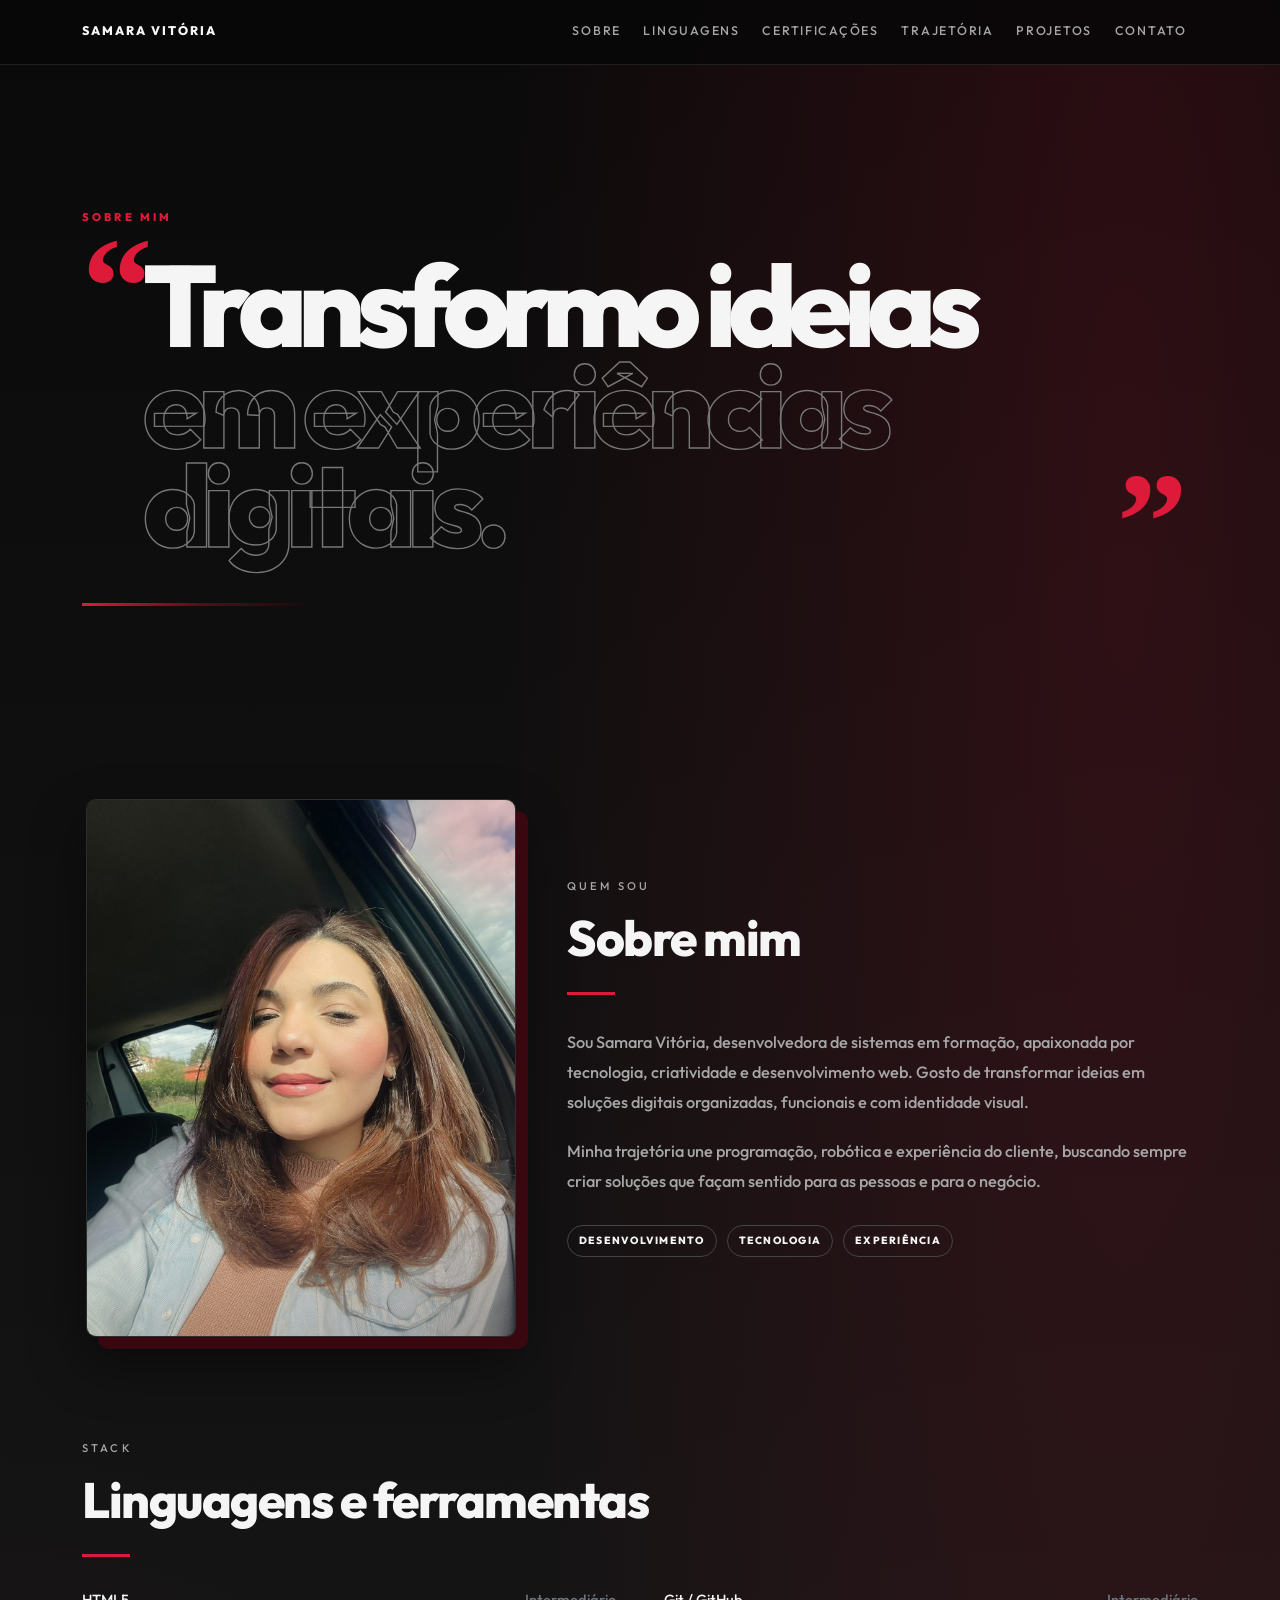
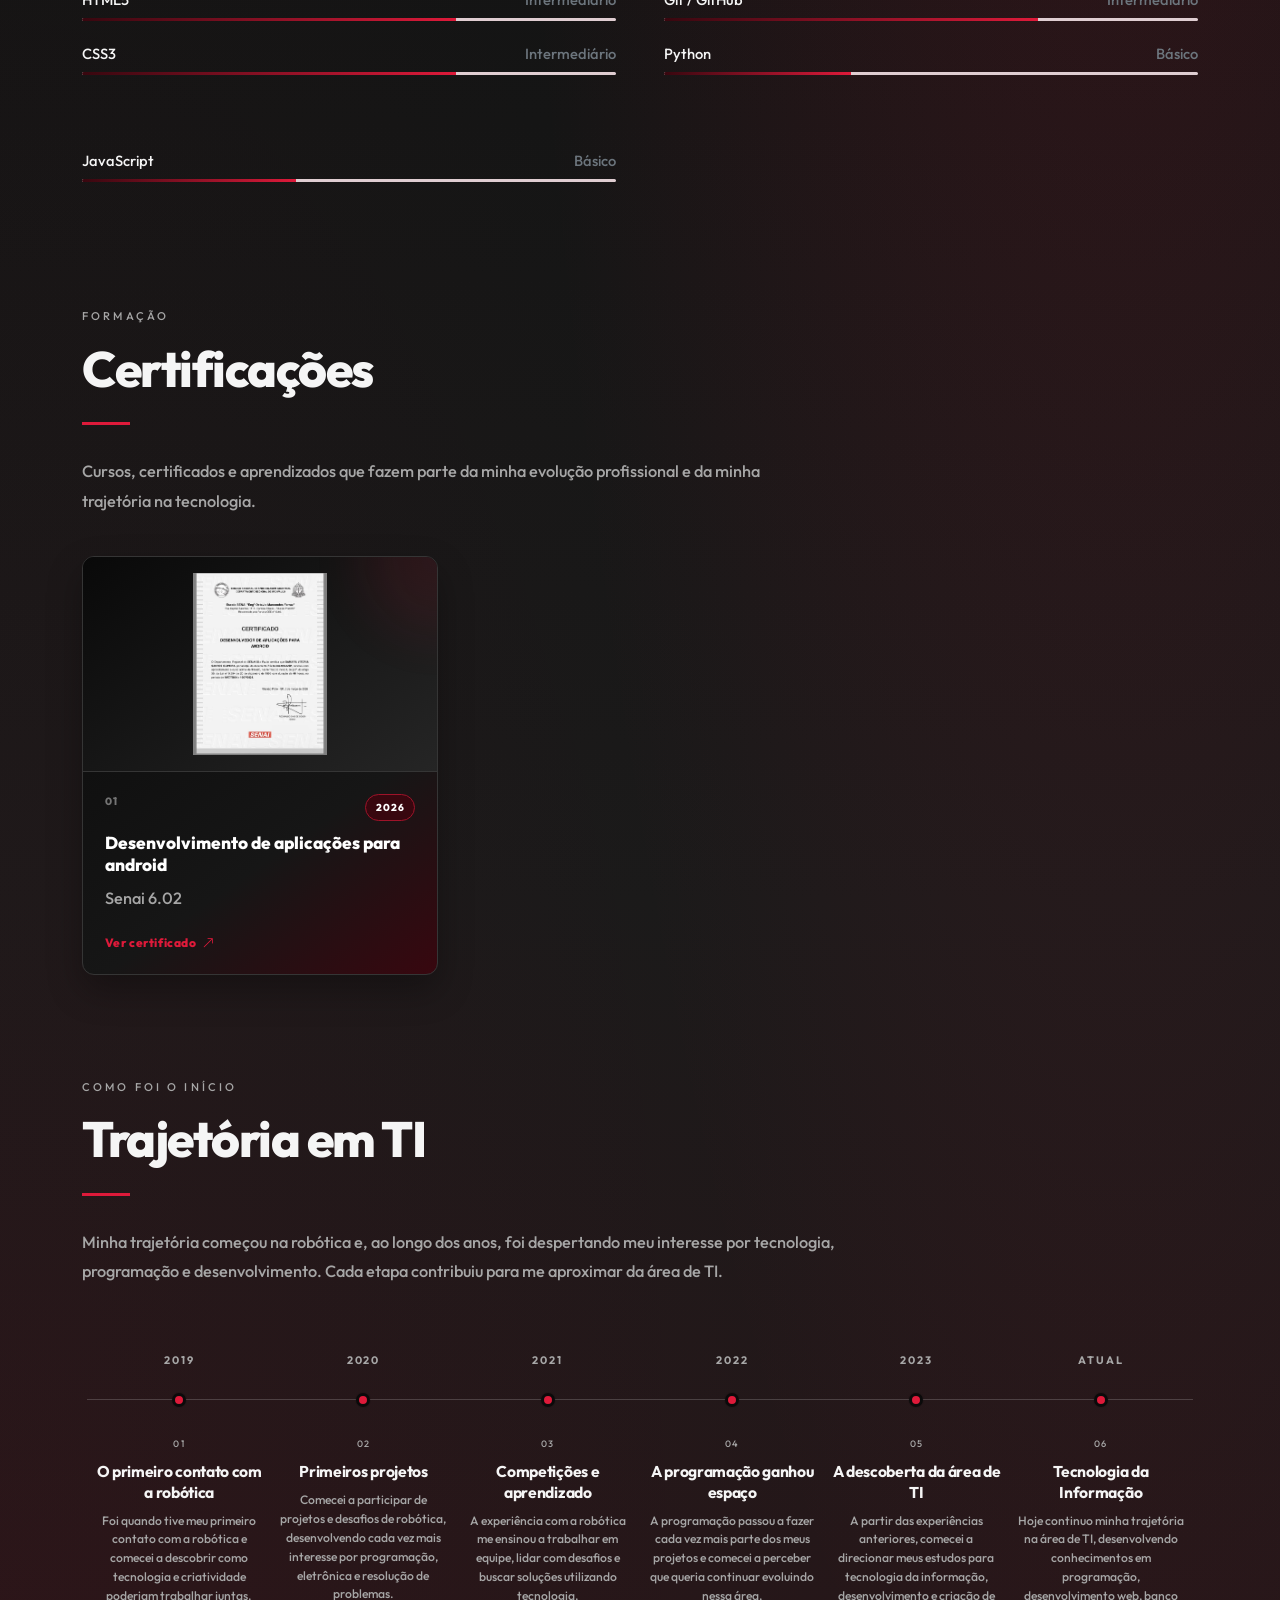
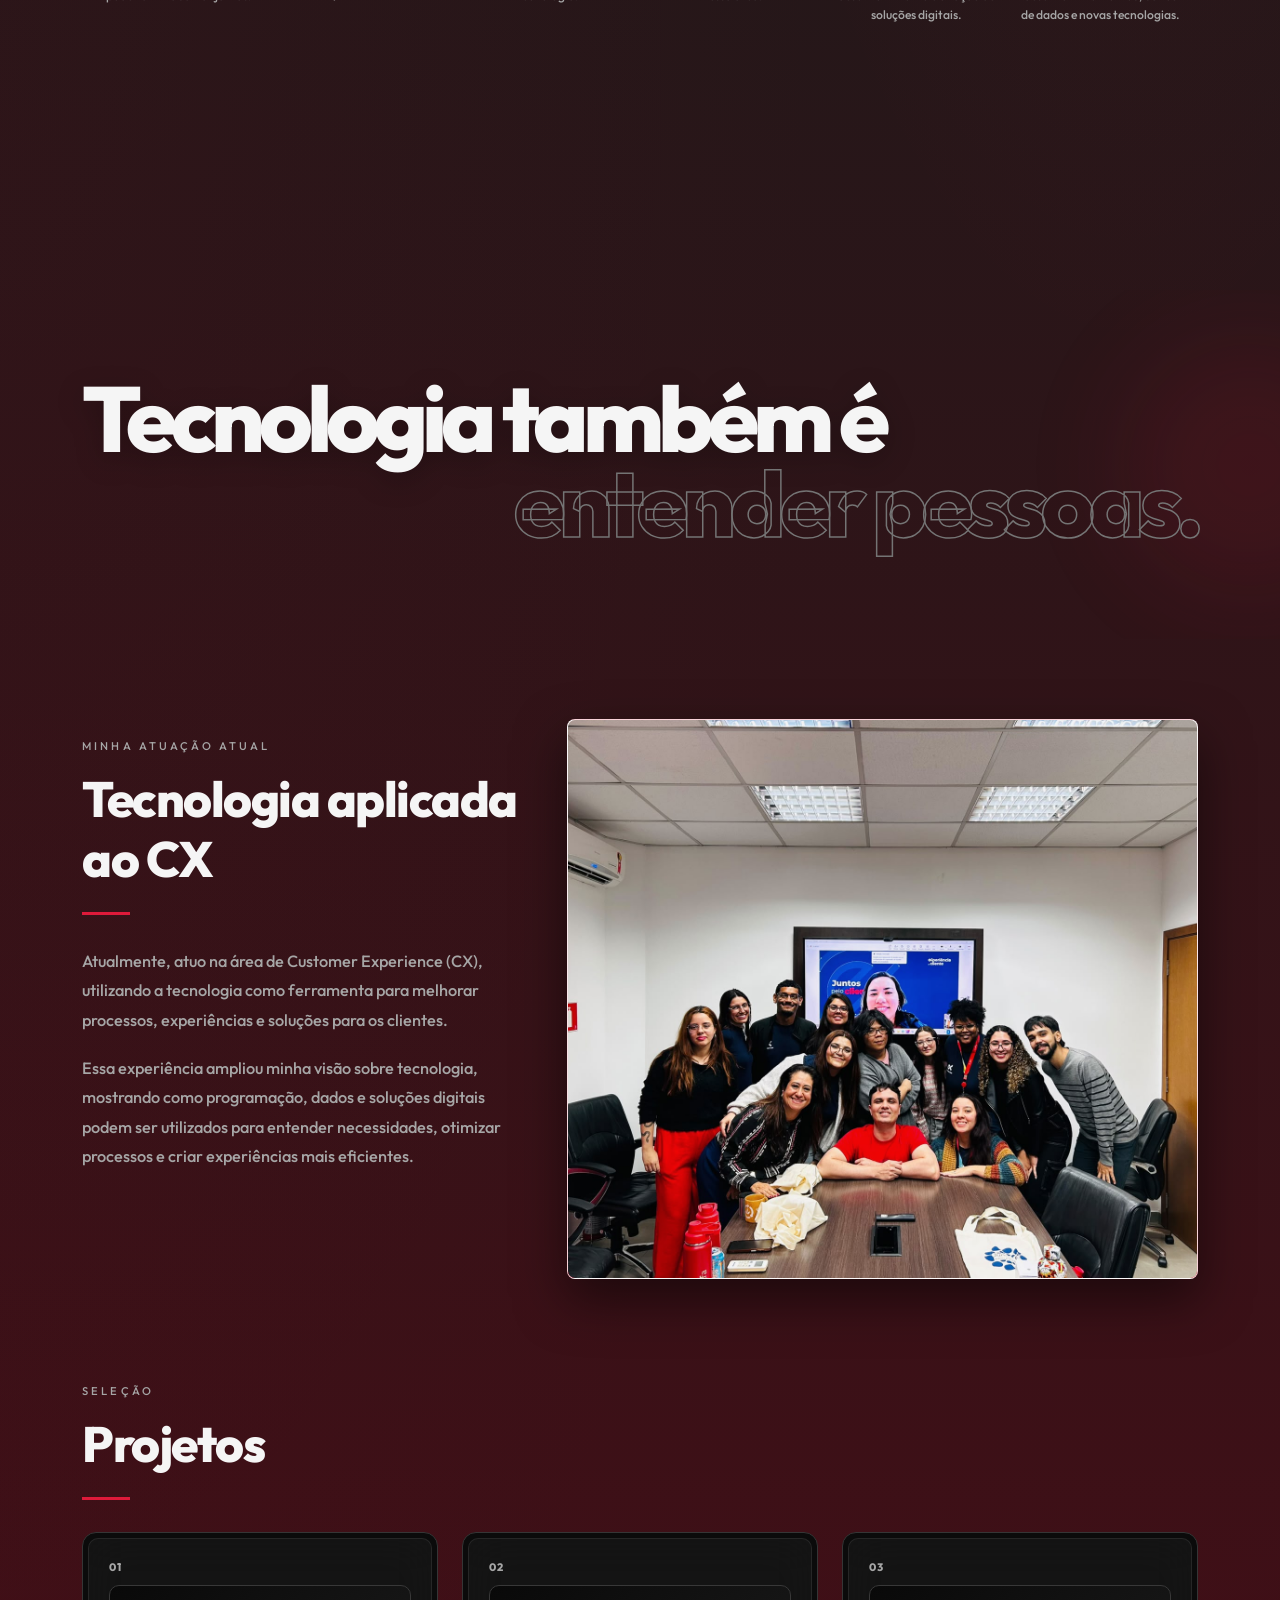
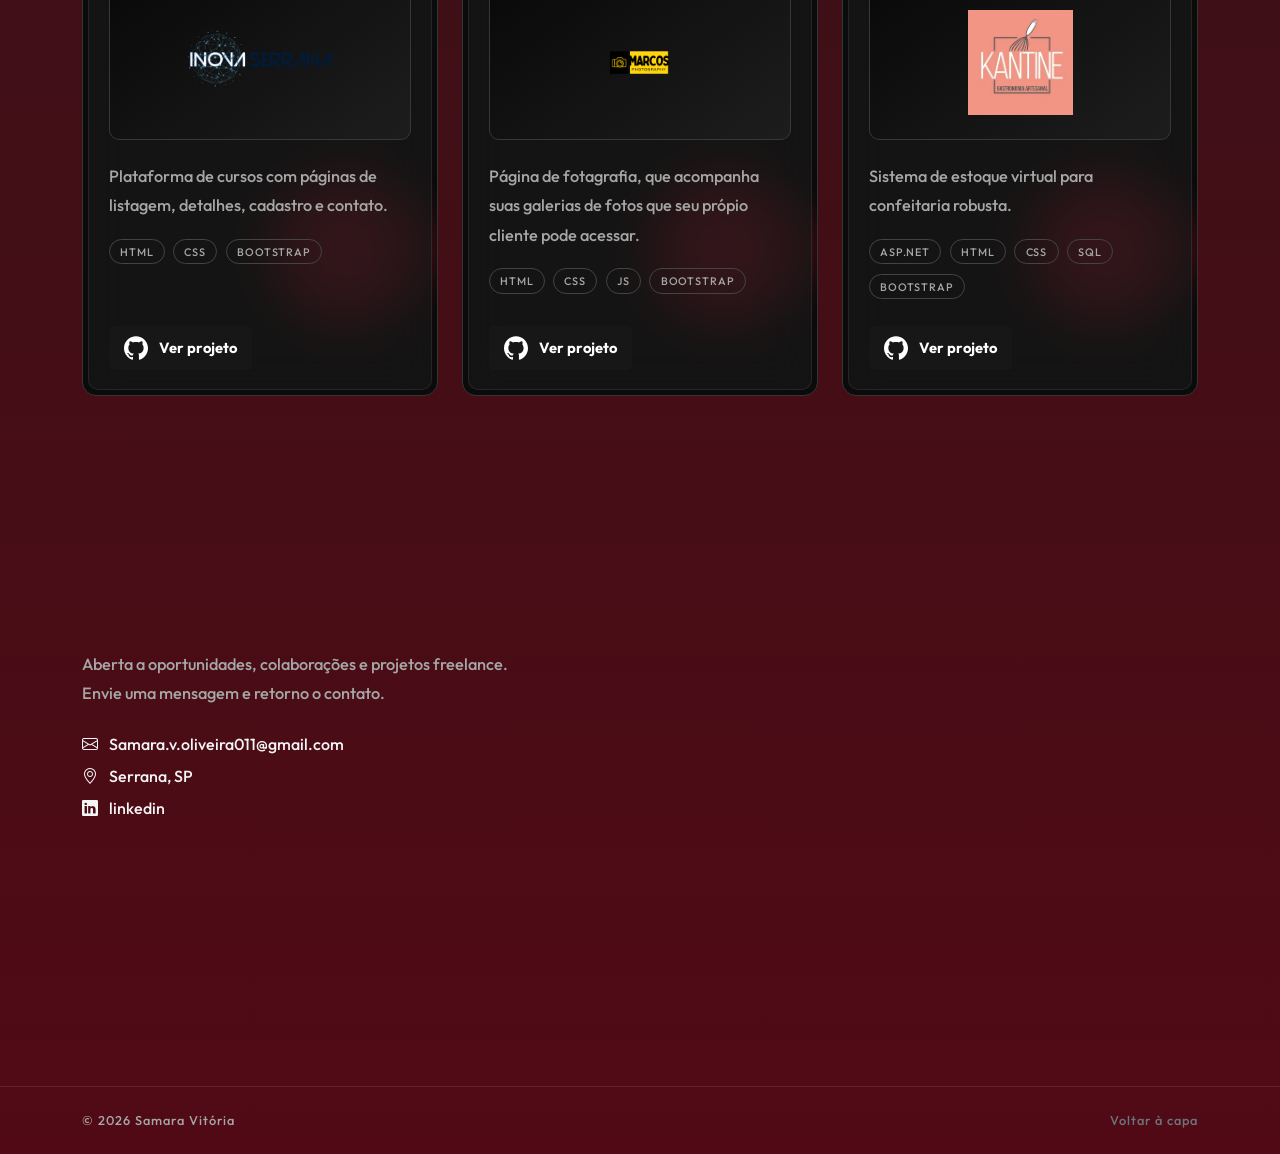
==== commit a1eb6123: "Melhorias" ====
--- a/sobre.html
+++ b/sobre.html
@@ -5,7 +5,7 @@
   <meta charset="UTF-8">
   <meta name="viewport" content="width=device-width, initial-scale=1.0">
 
-  <title>Sobre</title>
+  <title>Samara Vitória | Portfólio</title>
 
   <link href="https://cdn.jsdelivr.net/npm/bootstrap@5.3.3/dist/css/bootstrap.min.css" rel="stylesheet">
 
@@ -26,15 +26,16 @@
     <div class="container d-flex flex-wrap align-items-center justify-content-between py-3 gap-3">
 
       <a href="index.html"
-         class="text-decoration-none text-dark"
+         class="text-decoration-none nav-brand"
          style="letter-spacing:0.16em; font-size:0.78rem; text-transform:uppercase;">
-        Seu Nome
+        Samara Vitória
       </a>
 
       <div class="d-flex flex-wrap">
         <a class="nav-link" href="#sobre">Sobre</a>
         <a class="nav-link" href="#linguagens">Linguagens</a>
-        <a class="nav-link" href="#robotica">Robótica</a>
+        <a class="nav-link" href="#certificacoes">Certificações</a>
+        <a class="nav-link" href="#robotica">Trajetória</a>
         <a class="nav-link" href="#projetos">Projetos</a>
         <a class="nav-link" href="#contato">Contato</a>
       </div>
@@ -44,57 +45,82 @@
 
 
   <!-- SOBRE -->
-  <section id="sobre" class="secao">
+  <section id="sobre" class="secao secao-sobre-impacto">
 
     <div class="container">
 
-      <div class="row align-items-start g-5">
-
+      <div class="sobre-frase-wrap">
+
+        <p class="secao-kicker">Sobre mim</p>
+
+        <div class="sobre-frase" aria-label="Transformo ideias em experiências digitais.">
+          <span class="sobre-aspas sobre-aspas-abre">“</span>
+
+          <div class="sobre-frase-texto">
+            <span class="frase-solida">Transformo ideias</span>
+            <span class="frase-contorno">em experiências digitais.</span>
+          </div>
+
+          <span class="sobre-aspas sobre-aspas-fecha">”</span>
+        </div>
+
+      </div>
+
+    </div>
+
+  </section>
+
+
+  <!-- SOBRE MIM — DESCRIÇÃO -->
+  <section id="sobre-detalhes" class="secao sobre-detalhes">
+
+    <div class="container">
+
+      <div class="row align-items-center g-5">
+
+        <!-- FOTO À ESQUERDA -->
         <div class="col-lg-5">
 
-          <p class="secao-kicker">Sobre mim</p>
-
-          <h1 class="secao-titulo">
-            Design, código e atenção ao detalhe.
-          </h1>
+          <div class="sobre-detalhes-foto">
+            <div class="sobre-detalhes-foto-brilho"></div>
+
+            <img
+              src="imagens/FOTO CARRO.jpeg"
+              alt="Foto de Samara Vitória"
+            >
+          </div>
+
+        </div>
+
+
+        <!-- TEXTO À DIREITA -->
+        <div class="col-lg-7">
+
+          <p class="secao-kicker">Quem sou</p>
+
+          <h2 class="secao-titulo">
+            Sobre mim
+          </h2>
 
           <div class="linha-rosa"></div>
 
-        </div>
-
-        <div class="col-lg-7">
-
-          <p class="texto-suave mb-4">
-            Desenvolvedora em formação, com interesse em interfaces limpas,
-            produtos digitais e soluções que realmente funcionam.
-            Gosto de transformar ideias em páginas organizadas,
-            com hierarquia clara e uma estética mínima.
+          <p class="sobre-detalhes-texto">
+            Sou Samara Vitória, desenvolvedora de sistemas em formação,
+            apaixonada por tecnologia, criatividade e desenvolvimento web.
+            Gosto de transformar ideias em soluções digitais organizadas,
+            funcionais e com identidade visual.
           </p>
 
-          <p class="texto-suave mb-0">
-            Trabalho com HTML, CSS, Bootstrap e JavaScript, e estou
-            evoluindo em lógica, organização de código e experiência
-            do usuário. Cada projeto é uma chance de entregar algo
-            mais refinado do que o anterior.
+          <p class="sobre-detalhes-texto">
+            Minha trajetória une programação, robótica e experiência do
+            cliente, buscando sempre criar soluções que façam sentido
+            para as pessoas e para o negócio.
           </p>
 
-          <div class="row mt-5 g-4">
-
-            <div class="col-sm-4">
-              <p class="secao-kicker mb-1">Foco</p>
-              <p class="mb-0">Front-end</p>
-            </div>
-
-            <div class="col-sm-4">
-              <p class="secao-kicker mb-1">Estilo</p>
-              <p class="mb-0">Minimalista</p>
-            </div>
-
-            <div class="col-sm-4">
-              <p class="secao-kicker mb-1">Disponível</p>
-              <p class="mb-0">Novos projetos</p>
-            </div>
-
+          <div class="sobre-detalhes-meta">
+            <span>DESENVOLVIMENTO</span>
+            <span>TECNOLOGIA</span>
+            <span>EXPERIÊNCIA</span>
           </div>
 
         </div>
@@ -206,17 +232,106 @@
   </section>
 
 
+
+  <!-- =========================
+       CERTIFICAÇÕES
+  ========================= -->
+
+  <section id="certificacoes" class="secao certificacoes pt-0">
+
+    <div class="container">
+
+      <p class="secao-kicker">
+        Formação
+      </p>
+
+      <h2 class="secao-titulo">
+        Certificações
+      </h2>
+
+      <div class="linha-rosa"></div>
+
+      <p class="texto-suave certificacoes-intro">
+        Cursos, certificados e aprendizados que fazem parte da minha
+        evolução profissional e da minha trajetória na tecnologia.
+      </p>
+
+      <div class="row g-4">
+
+
+        <!-- CERTIFICAÇÃO 01 -->
+        <div class="col-md-6 col-lg-4">
+
+          <article class="certificacao-card h-100">
+
+            <div class="certificacao-imagem">
+              <img
+                src="imagens/Certificado Desenvolvimento de aplicações para android.jpg"
+                alt="Certificação 01"
+              >
+            </div>
+
+            <div class="certificacao-conteudo">
+
+              <div class="d-flex justify-content-between align-items-start gap-3">
+
+                <span class="certificacao-numero">
+                  01
+                </span>
+
+                <span class="certificacao-ano">
+                  2026
+                </span>
+
+              </div>
+
+              <h3>
+                 Desenvolvimento de aplicações para android
+              </h3>
+
+              <p class="texto-suave">
+                Senai 6.02
+              </p>
+
+              <a
+                href=""
+                class="certificacao-link mt-auto"
+                target="_blank"
+                rel="noopener noreferrer"
+              >
+                Ver certificado
+                <i class="bi bi-arrow-up-right"></i>
+              </a>
+
+            </div>
+
+          </article>
+
+        </div>
+
+
+        
+
+            </div>
+
+          </article>
+
+        
+
+  </section>
+
+
   <!-- ROBÓTICA -->
   <section id="robotica" class="secao pt-0">
 
     <div class="container">
 
       <p class="secao-kicker">
-        Como me
+        Como foi o início 
       </p>
 
       <h2 class="secao-titulo">
-        Apaixonei por TI?
+        Trajetória em TI
       </h2>
 
       <div class="linha-rosa"></div>
@@ -491,6 +606,21 @@
 
         </div>
 
+      </div>
+
+    </div>
+
+  </section>
+
+
+  <!-- FRASE DE TRANSIÇÃO -->
+  <section class="transicao-cx" aria-label="Introdução à próxima seção">
+
+    <div class="container">
+
+      <div class="transicao-cx-frase">
+        <span class="transicao-cx-cheia">Tecnologia também é</span>
+        <span class="transicao-cx-contorno">entender pessoas.</span>
       </div>
 
     </div>
@@ -570,77 +700,190 @@
 
       <div class="row g-4">
 
+        <!-- PROJETO 01 -->
         <div class="col-md-6 col-xl-4">
 
           <article class="card-projeto">
 
-            <p class="secao-kicker">
-              01
-            </p>
-
-            <h3>
-              InovaSerrana
-            </h3>
-
-            <p class="texto-suave">
-              Plataforma de cursos com páginas de listagem,
-              detalhes, cadastro e contato.
-            </p>
-
-            <span class="tag">HTML</span>
-            <span class="tag">CSS</span>
-            <span class="tag">Bootstrap</span>
+            <div class="projeto-topo">
+              <span class="projeto-numero">01</span>
+            </div>
+
+            <div class="projeto-logo">
+              <img
+                src="imagens/Inova_100X150_260614_115255.pdf (1).png"
+                alt="Logo InovaSerrana"
+              >
+            </div>
+
+            <div class="projeto-info">
+
+              <h3 class="visually-hidden">
+                InovaSerrana
+              </h3>
+
+              <p class="texto-suave">
+                Plataforma de cursos com páginas de listagem,
+                detalhes, cadastro e contato.
+              </p>
+
+              <div class="projeto-tags">
+                <span class="tag">HTML</span>
+                <span class="tag">CSS</span>
+                <span class="tag">Bootstrap</span>
+              </div>
+
+            </div>
+
+            <a
+              class="button button-projeto"
+              href="https://github.com/vtoriaoliv/InovaSerrana"
+              target="_blank"
+              rel="noopener noreferrer"
+              aria-label="Ver projeto InovaSerrana"
+            >
+              <svg
+                width="24"
+                height="24"
+                viewBox="0 0 24 24"
+                fill="none"
+                xmlns="http://www.w3.org/2000/svg"
+                aria-hidden="true"
+              >
+                <path
+                  d="M12 0.296997C5.37 0.296997 0 5.67 0 12.297C0 17.6 3.438 22.097 8.205 23.682C8.805 23.795 9.025 23.424 9.025 23.105C9.025 22.82 9.015 22.065 9.01 21.065C5.672 21.789 4.968 19.455 4.968 19.455C4.422 18.07 3.633 17.7 3.633 17.7C2.546 16.956 3.717 16.971 3.717 16.971C4.922 17.055 5.555 18.207 5.555 18.207C6.625 20.042 8.364 19.512 9.05 19.205C9.158 18.429 9.467 17.9 9.81 17.6C7.145 17.3 4.344 16.268 4.344 11.67C4.344 10.36 4.809 9.29 5.579 8.45C5.444 8.147 5.039 6.927 5.684 5.274C5.684 5.274 6.689 4.952 8.984 6.504C9.944 6.237 10.964 6.105 11.984 6.099C13.004 6.105 14.024 6.237 14.984 6.504C17.264 4.952 18.269 5.274 18.269 5.274C18.914 6.927 18.509 8.147 18.389 8.45C19.154 9.29 19.619 10.36 19.619 11.67C19.619 16.28 16.814 17.295 14.144 17.59C14.564 17.95 14.954 18.686 14.954 19.81C14.954 21.416 14.939 22.706 14.939 23.096C14.939 23.411 15.149 23.786 15.764 23.666C20.565 22.092 24 17.592 24 12.297C24 5.67 18.627 0.296997 12 0.296997Z"
+                  fill="currentColor"
+                ></path>
+              </svg>
+              <span class="text">Ver projeto</span>
+            </a>
 
           </article>
 
         </div>
 
 
+        <!-- PROJETO 02 -->
         <div class="col-md-6 col-xl-4">
 
           <article class="card-projeto">
 
-            <p class="secao-kicker">
-              02
-            </p>
-
-            <h3>
-              Capa de portfólio
-            </h3>
-
-            <p class="texto-suave">
-              Página de entrada minimalista com hierarquia
-              tipográfica, degradê suave e navegação direta.
-            </p>
-
-            <span class="tag">Layout</span>
-            <span class="tag">CSS</span>
-            <span class="tag">UX</span>
+            <div class="projeto-topo">
+              <span class="projeto-numero">02</span>
+            </div>
+
+            <div class="projeto-logo">
+              <img
+                src="imagens/Black and Yellow Modern Simple Illustrative Photography Logo.png"
+                alt="Logo do projeto Capa de portfólio"
+              >
+            </div>
+
+            <div class="projeto-info">
+
+              <h3 class="visually-hidden">
+                Capa de portfólio
+              </h3>
+
+              <p class="texto-suave">
+                Página de fotagrafia, que acompanha suas galerias de fotos que seu própio cliente pode acessar.
+              </p>
+
+              <div class="projeto-tags">
+                <span class="tag">HTML</span>
+                <span class="tag">CSS</span>
+                <span class="tag">JS</span>
+                <span class="tag">BOOTSTRAP</span>
+              </div>
+
+            </div>
+
+            <a
+              class="button button-projeto"
+              href="https://github.com/vtoriaoliv/marcos-fotos"
+              target="_blank"
+              rel="noopener noreferrer"
+              aria-label="Ver projeto Capa de portfólio"
+            >
+              <svg
+                width="24"
+                height="24"
+                viewBox="0 0 24 24"
+                fill="none"
+                xmlns="http://www.w3.org/2000/svg"
+                aria-hidden="true"
+              >
+                <path
+                  d="M12 0.296997C5.37 0.296997 0 5.67 0 12.297C0 17.6 3.438 22.097 8.205 23.682C8.805 23.795 9.025 23.424 9.025 23.105C9.025 22.82 9.015 22.065 9.01 21.065C5.672 21.789 4.968 19.455 4.968 19.455C4.422 18.07 3.633 17.7 3.633 17.7C2.546 16.956 3.717 16.971 3.717 16.971C4.922 17.055 5.555 18.207 5.555 18.207C6.625 20.042 8.364 19.512 9.05 19.205C9.158 18.429 9.467 17.9 9.81 17.6C7.145 17.3 4.344 16.268 4.344 11.67C4.344 10.36 4.809 9.29 5.579 8.45C5.444 8.147 5.039 6.927 5.684 5.274C5.684 5.274 6.689 4.952 8.984 6.504C9.944 6.237 10.964 6.105 11.984 6.099C13.004 6.105 14.024 6.237 14.984 6.504C17.264 4.952 18.269 5.274 18.269 5.274C18.914 6.927 18.509 8.147 18.389 8.45C19.154 9.29 19.619 11.67 19.619 11.67C19.619 16.28 16.814 17.295 14.144 17.59C14.564 17.95 14.954 18.686 14.954 19.81C14.954 21.416 14.939 22.706 14.939 23.096C14.939 23.411 15.149 23.786 15.764 23.666C20.565 22.092 24 17.592 24 12.297C24 5.67 18.627 0.296997 12 0.296997Z"
+                  fill="currentColor"
+                ></path>
+              </svg>
+              <span class="text">Ver projeto</span>
+            </a>
 
           </article>
 
         </div>
 
 
+        <!-- PROJETO 03 -->
         <div class="col-md-6 col-xl-4">
 
           <article class="card-projeto">
 
-            <p class="secao-kicker">
-              03
-            </p>
-
-            <h3>
-              Landing institucional
-            </h3>
-
-            <p class="texto-suave">
-              Estrutura de apresentação para marcas locais:
-              seções objetivas, CTA discreto e paleta controlada.
-            </p>
-
-            <span class="tag">Front-end</span>
-            <span class="tag">Responsivo</span>
+            <div class="projeto-topo">
+              <span class="projeto-numero">03</span>
+            </div>
+
+            <div class="projeto-logo">
+              <img
+                src="imagens/images.jpg"
+                alt="Logo do projeto Landing institucional"
+              >
+            </div>
+
+            <div class="projeto-info">
+
+              <h3 class="visually-hidden">
+                Landing institucional
+              </h3>
+
+              <p class="texto-suave">
+                Sistema de estoque virtual para confeitaria robusta.
+              </p>
+
+              <div class="projeto-tags">
+                <span class="tag">Asp.NET</span>
+                <span class="tag">HTML</span>
+                <span class="tag">CSS</span>
+                <span class="tag">SQL</span>
+                <span class="tag">BOOTSTRAP</span>
+              </div>
+
+            </div>
+
+            <a
+              class="button button-projeto"
+              href="https://github.com/brugnoloJoao/K-Gest"
+              target="_blank"
+              rel="noopener noreferrer"
+              aria-label="Ver projeto Landing institucional"
+            >
+              <svg
+                width="24"
+                height="24"
+                viewBox="0 0 24 24"
+                fill="none"
+                xmlns="http://www.w3.org/2000/svg"
+                aria-hidden="true"
+              >
+                <path
+                  d="M12 0.296997C5.37 0.296997 0 5.67 0 12.297C0 17.6 3.438 22.097 8.205 23.682C8.805 23.795 9.025 23.424 9.025 23.105C9.025 22.82 9.015 22.065 9.01 21.065C5.672 21.789 4.968 19.455 4.968 19.455C4.422 18.07 3.633 17.7 3.633 17.7C2.546 16.956 3.717 16.971 3.717 16.971C4.922 17.055 5.555 18.207 5.555 18.207C6.625 20.042 8.364 19.512 9.05 19.205C9.158 18.429 9.467 17.9 9.81 17.6C7.145 17.3 4.344 16.268 4.344 11.67C4.344 10.36 4.809 9.29 5.579 8.45C5.444 8.147 5.039 6.927 5.684 5.274C5.684 5.274 6.689 4.952 8.984 6.504C9.944 6.237 10.964 6.105 11.984 6.099C13.004 6.105 14.024 6.237 14.984 6.504C17.264 4.952 18.269 5.274 18.269 5.274C18.914 6.927 18.509 8.147 18.389 8.45C19.154 9.29 19.619 10.36 19.619 11.67C19.619 16.28 16.814 17.295 14.144 17.59C14.564 17.95 14.954 18.686 14.954 19.81C14.954 21.416 14.939 22.706 14.939 23.096C14.939 23.411 15.149 23.786 15.764 23.666C20.565 22.092 24 17.592 24 12.297C24 5.67 18.627 0.296997 12 0.296997Z"
+                  fill="currentColor"
+                ></path>
+              </svg>
+              <span class="text">Ver projeto</span>
+            </a>
 
           </article>
 
@@ -679,7 +922,7 @@
 
           <p class="mb-2">
             <i class="bi bi-envelope me-2"></i>
-            seu.email@exemplo.com
+            Samara.v.oliveira011@gmail.com
           </p>
 
           <p class="mb-2">
@@ -689,7 +932,8 @@
 
           <p class="mb-0">
             <i class="bi bi-linkedin me-2"></i>
-            linkedin.com/in/seuperfil
+            <link rel="stylesheet" href="www.linkedin.com/in/samara-vitoria-b976a9224">
+            linkedin
           </p>
 
         </div>
@@ -787,7 +1031,7 @@
     <div class="container d-flex justify-content-between flex-wrap gap-2">
 
       <span>
-        © 2026 Seu Nome
+        © 2026 Samara Vitória
       </span>
 
       <a
@@ -804,6 +1048,7 @@
 
   <script src="https://cdn.jsdelivr.net/npm/bootstrap@5.3.3/dist/js/bootstrap.bundle.min.js"></script>
 
+  <script src="animaccoes.js"></script>
+
 </body>
 </html>
-```
--- a/css/capa.css
+++ b/css/capa.css
@@ -1,10 +1,16 @@
 :root {
-  --branco: #fafafa;
-  --cinza-claro: #e8e8e8;
-  --cinza: #5c5c5c;
-  --preto: #111111;
-  --rosa: #e7a8ba;
-  --rosa-fundo: #f0c2d0;
+  --branco: #F5F5F5;
+  --cinza-claro: #A6A6A6;
+  --cinza: #747474;
+  --preto: #080808;
+  --vinho-escuro: #38070F;
+  --vinho: #5E0B19;
+  --vinho-medio: #510A15;
+  --vermelho: #DE1A3A;
+  --vermelho-escuro: #9E1329;
+  --cinza-escuro: #1A1A1A;
+  --grafite: #2B2B2B;
+  --fundo-vinho: #241015;
 }
 
 * {
@@ -19,8 +25,8 @@
   margin: 0;
   font-family: "Outfit", system-ui, sans-serif;
   font-weight: 500;
-  color: var(--preto);
-  background: var(--branco);
+  color: var(--branco);
+  background: var(--preto);
 }
 
 
@@ -33,19 +39,19 @@
   background:
     radial-gradient(
       ellipse at 82% 18%,
-      rgba(231, 168, 186, 0.85),
+      rgba(222, 26, 58, 0.22),
       transparent 52%
     ),
     radial-gradient(
       ellipse at 8% 90%,
-      rgba(240, 194, 208, 0.7),
+      rgba(158, 19, 41, 0.18),
       transparent 46%
     ),
     linear-gradient(
       155deg,
-      #f7ecef 0%,
-      #f0c2d0 48%,
-      #e7a8ba 100%
+      #0A0A0A 0%,
+      #1F1F1F 48%,
+      #38070F 100%
     );
 }
 
@@ -53,27 +59,37 @@
   letter-spacing: 0.28em;
   text-transform: uppercase;
   font-size: 0.72rem;
-  color: var(--cinza);
+  color: var(--cinza-claro);
 }
 
 .capa-nome {
   font-weight: 800;
   font-size: clamp(2.4rem, 5vw, 4.2rem);
   letter-spacing: -0.03em;
-  color: var(--preto);
+  color: var(--branco);
 }
 
 .capa-foto {
   width: min(320px, 78vw);
   aspect-ratio: 3 / 4;
   overflow: hidden;
-  border-radius: 4px;
+  border-radius: 6px;
   background: linear-gradient(
     180deg,
-    #f8e8ee 0%,
-    var(--rosa) 100%
+    #2B2B2B 0%,
+    var(--vermelho) 100%
   );
-  border: 1px solid #ececec;
+  border: 1px solid #353535;
+
+  /* Move a foto mais para a esquerda no desktop */
+  position: relative;
+  left: -90px;
+
+  /* Animação de entrada + movimento suave */
+  opacity: 0;
+  animation:
+    fotoEntrada 1s cubic-bezier(.22, .61, .36, 1) forwards,
+    fotoFlutua 4s ease-in-out 1s infinite;
 }
 
 .capa-foto img {
@@ -81,6 +97,43 @@
   height: 100%;
   object-fit: cover;
   filter: grayscale(12%);
+  transition:
+    transform .6s cubic-bezier(.22, .61, .36, 1),
+    filter .6s ease;
+}
+
+.capa-foto:hover {
+  border-color: var(--vermelho);
+  box-shadow:
+    0 0 0 1px rgba(222, 26, 58, .35),
+    0 20px 55px rgba(0, 0, 0, .55);
+}
+
+.capa-foto:hover img {
+  transform: scale(1.045);
+  filter: grayscale(0%);
+}
+
+@keyframes fotoEntrada {
+  from {
+    opacity: 0;
+    transform: translateX(55px) translateY(18px) scale(.94);
+  }
+
+  to {
+    opacity: 1;
+    transform: translateX(0) translateY(0) scale(1);
+  }
+}
+
+@keyframes fotoFlutua {
+  0%, 100% {
+    transform: translateY(0);
+  }
+
+  50% {
+    transform: translateY(-9px);
+  }
 }
 
 .capa-placeholder {
@@ -89,7 +142,7 @@
   display: flex;
   align-items: center;
   justify-content: center;
-  color: var(--cinza);
+  color: var(--cinza-claro);
   font-size: 0.8rem;
   letter-spacing: 0.12em;
   text-transform: uppercase;
@@ -103,19 +156,19 @@
   background:
     radial-gradient(
       ellipse at 88% 8%,
-      rgba(231, 168, 186, 0.55),
+      rgba(222, 26, 58, 0.16),
       transparent 40%
     ),
     radial-gradient(
       ellipse at 0% 55%,
-      rgba(240, 194, 208, 0.5),
+      rgba(94, 11, 25, 0.12),
       transparent 45%
     ),
     linear-gradient(
       180deg,
-      #f6e6eb 0%,
-      #f0c2d0 42%,
-      #e9b1c2 100%
+      #0A0A0A 0%,
+      #1A1A1A 42%,
+      #510A15 100%
     );
 }
 
@@ -129,12 +182,12 @@
   top: 0;
   z-index: 20;
   backdrop-filter: blur(14px);
-  background: rgba(255, 255, 255, 0.72);
-  border-bottom: 1px solid rgba(0, 0, 0, 0.06);
+  background: rgba(8, 8, 8, 0.86);
+  border-bottom: 1px solid rgba(255, 255, 255, 0.10);
 }
 
 .nav-portfolio .nav-link {
-  color: var(--cinza);
+  color: var(--cinza-claro);
   font-size: 0.78rem;
   letter-spacing: 0.14em;
   text-transform: uppercase;
@@ -144,7 +197,7 @@
 
 .nav-portfolio .nav-link:hover,
 .nav-portfolio .nav-link.active {
-  color: var(--preto);
+  color: var(--vermelho);
 }
 
 
@@ -161,7 +214,7 @@
   letter-spacing: 0.28em;
   text-transform: uppercase;
   font-size: 0.7rem;
-  color: var(--cinza);
+  color: var(--cinza-claro);
   margin-bottom: 0.85rem;
 }
 
@@ -173,7 +226,7 @@
 }
 
 .texto-suave {
-  color: var(--cinza);
+  color: var(--cinza-claro);
   line-height: 1.8;
   font-size: 1.02rem;
 }
@@ -181,7 +234,7 @@
 .linha-rosa {
   width: 48px;
   height: 3px;
-  background: var(--rosa);
+  background: var(--vermelho);
   margin: 1.4rem 0 2rem;
 }
 
@@ -215,7 +268,7 @@
   right: 5px;
   top: 65px;
   height: 1px;
-  background: rgba(17, 17, 17, 0.16);
+  background: rgba(255, 255, 255, 0.18);
 }
 
 /* Cada momento */
@@ -238,8 +291,8 @@
   width: 14px;
   height: 14px;
   border-radius: 50%;
-  background: var(--rosa);
-  border: 3px solid rgba(255, 255, 255, 0.9);
+  background: var(--vermelho);
+  border: 3px solid #0A0A0A;
   box-shadow: 0 0 0 1px rgba(17, 17, 17, 0.08);
   transform: translateX(-50%);
   z-index: 3;
@@ -257,7 +310,7 @@
   font-weight: 700;
   letter-spacing: 0.18em;
   text-transform: uppercase;
-  color: var(--cinza);
+  color: var(--cinza-claro);
   transition: color 0.25s ease, transform 0.25s ease;
 }
 
@@ -286,7 +339,7 @@
 }
 
 .timeline-texto p {
-  color: var(--cinza);
+  color: var(--cinza-claro);
   line-height: 1.55;
   font-size: 0.76rem;
   margin: 0 auto;
@@ -298,7 +351,7 @@
   display: inline-block;
   font-size: 0.58rem;
   letter-spacing: 0.15em;
-  color: var(--cinza);
+  color: var(--cinza-claro);
 }
 
 /* Foto */
@@ -309,11 +362,11 @@
   border-radius: 7px;
   background: linear-gradient(
     180deg,
-    #f8e8ee 0%,
-    var(--rosa) 100%
+    #2B2B2B 0%,
+    var(--vermelho) 100%
   );
-  border: 1px solid rgba(255, 255, 255, 0.85);
-  box-shadow: 0 10px 25px rgba(26, 26, 26, 0.06);
+  border: 1px solid rgba(255, 255, 255, 0.9);
+  box-shadow: 0 10px 25px rgba(0, 0, 0, 0.45);
   opacity: 0;
   transform: translateY(10px) scale(0.97);
   transition:
@@ -346,49 +399,149 @@
 }
 
 .timeline-item:hover .timeline-data {
-  color: var(--preto);
+  color: var(--branco);
   transform: translateX(-50%) translateY(-3px);
 }
 
 .timeline-item:hover .timeline-ponto {
   transform: translateX(-50%) scale(1.3);
-  box-shadow: 0 0 0 5px rgba(231, 168, 186, 0.18);
+  box-shadow: 0 0 0 5px rgba(222, 26, 58, 0.22);
 }
 
 /* =========================
    PROJETOS
 ========================= */
 
+/* =========================
+   CARDS DOS PROJETOS
+   Efeito glass + blob animado
+========================= */
+
 .card-projeto {
+  position: relative;
+  isolation: isolate;
   height: 100%;
-
-  border: 1px solid #ececec;
+  min-height: 250px;
+  overflow: hidden;
+
+  border: 1px solid #353535;
+  border-radius: 14px;
+
+  background: #0B0B0B;
+
+  padding: 1.6rem;
+
+  display: flex;
+  flex-direction: column;
+
+  transition:
+    transform 0.35s ease,
+    box-shadow 0.35s ease,
+    border-color 0.35s ease;
+}
+
+/* Camada de vidro */
+.card-projeto::before {
+  content: "";
+  position: absolute;
+  inset: 5px;
+  z-index: -1;
+
+  background: rgba(22, 22, 22, 0.82);
+  backdrop-filter: blur(20px);
+  -webkit-backdrop-filter: blur(20px);
 
   border-radius: 10px;
-
-  background: rgba(255, 255, 255, 0.78);
-
-  padding: 1.6rem;
-
-  transition:
-    transform 0.25s ease,
-    box-shadow 0.25s ease,
-    border-color 0.25s ease;
+  border: 1px solid rgba(255, 255, 255, 0.08);
+
+  pointer-events: none;
+}
+
+/* Blob vermelho/vinho que percorre o card */
+.card-projeto::after {
+  content: "";
+  position: absolute;
+  z-index: -2;
+
+  top: 50%;
+  left: 50%;
+
+  width: 170px;
+  height: 170px;
+
+  border-radius: 50%;
+
+  background:
+    radial-gradient(
+      circle,
+      #DE1A3A 0%,
+      #9E1329 45%,
+      #38070F 78%,
+      transparent 100%
+    );
+
+  opacity: 0.95;
+  filter: blur(14px);
+
+  animation: card-blob-bounce 5s infinite ease-in-out;
+  pointer-events: none;
+}
+
+@keyframes card-blob-bounce {
+  0% {
+    transform: translate(-100%, -100%) translate3d(0, 0, 0);
+  }
+
+  25% {
+    transform: translate(-100%, -100%) translate3d(85%, 0, 0);
+  }
+
+  50% {
+    transform: translate(-100%, -100%) translate3d(85%, 85%, 0);
+  }
+
+  75% {
+    transform: translate(-100%, -100%) translate3d(0, 85%, 0);
+  }
+
+  100% {
+    transform: translate(-100%, -100%) translate3d(0, 0, 0);
+  }
+}
+
+/* Garante que o conteúdo fique acima do efeito */
+.card-projeto > * {
+  position: relative;
+  z-index: 2;
 }
 
 .card-projeto:hover {
-  transform: translateY(-4px);
+  transform: translateY(-7px);
 
   box-shadow:
-    0 18px 40px rgba(26, 26, 26, 0.06);
-
-  border-color: #e6c5ce;
+    0 22px 50px rgba(0, 0, 0, 0.55),
+    0 0 28px rgba(222, 26, 58, 0.14);
+
+  border-color: var(--vermelho);
+}
+
+.card-projeto:hover::after {
+  animation-duration: 3s;
 }
 
 .card-projeto h3 {
   font-weight: 700;
-
   font-size: 1.2rem;
+
+  color: #FFFFFF;
+
+  text-shadow:
+    0 2px 15px rgba(0, 0, 0, 0.65);
+}
+
+.card-projeto p {
+  position: relative;
+  z-index: 2;
 }
 
 
@@ -405,9 +558,9 @@
 
   text-transform: uppercase;
 
-  color: var(--cinza);
-
-  border: 1px solid #e4e4e4;
+  color: var(--cinza-claro);
+
+  border: 1px solid #444444;
 
   border-radius: 999px;
 
@@ -432,7 +585,7 @@
 .barra {
   height: 3px;
 
-  background: #ececec;
+  background: #dfcdd1;
 
   border-radius: 99px;
 
@@ -449,8 +602,8 @@
   background:
     linear-gradient(
       90deg,
-      #d98aa3,
-      var(--rosa)
+      #38070F,
+      var(--vermelho)
     );
 }
 
@@ -460,11 +613,11 @@
 ========================= */
 
 .contato-box {
-  border: 1px solid #ececec;
+  border: 1px solid #353535;
 
   border-radius: 12px;
 
-  background: rgba(255, 255, 255, 0.8);
+  background: #151515;
 
   padding: 2rem;
 }
@@ -473,7 +626,7 @@
 .form-control:focus {
   border: none;
 
-  border-bottom: 1px solid #d8d8d8;
+  border-bottom: 1px solid #4A4A4A;
 
   border-radius: 0;
 
@@ -485,7 +638,7 @@
 }
 
 .form-control:focus {
-  border-bottom-color: #e6c5ce;
+  border-bottom-color: var(--vermelho);
 }
 
 
@@ -498,13 +651,13 @@
 
   padding: 0.7rem 1.8rem;
 
-  border: 1px solid #cfcfcf;
+  border: 1px solid #606060;
 
   border-radius: 999px;
 
-  background: rgba(255, 255, 255, 0.55);
-
-  color: var(--preto);
+  background: #202020;
+
+  color: var(--branco);
 
   font-size: 0.9rem;
 
@@ -516,11 +669,12 @@
 }
 
 .btn-veja-mais:hover {
-  background: var(--rosa);
-
-  border-color: #e6c5ce;
-
-  color: var(--preto);
+  background: var(--vermelho);
+
+
+  border-color: var(--vermelho);
+
+  color: var(--branco);
 }
 
 
@@ -529,9 +683,9 @@
 ========================= */
 
 .rodape {
-  border-top: 1px solid rgba(0, 0, 0, 0.06);
-
-  color: var(--cinza);
+  border-top: 1px solid rgba(255, 255, 255, 0.10);
+
+  color: var(--cinza-claro);
 
   font-size: 0.8rem;
 
@@ -553,6 +707,7 @@
   .capa-foto {
     aspect-ratio: 1 / 1;
     width: min(240px, 70vw);
+    left: 0;
   }
 }
 
@@ -640,12 +795,12 @@
   background:
     linear-gradient(
       180deg,
-      #f8e8ee 0%,
-      var(--rosa) 100%
+      #f3e4e7 0%,
+      var(--vermelho) 100%
     );
   border: 1px solid rgba(255, 255, 255, 0.8);
   box-shadow:
-    0 20px 50px rgba(26, 26, 26, 0.08);
+    0 20px 50px rgba(0, 0, 0, 0.50);
 }
 
 .cx-foto img {
@@ -684,4 +839,1082 @@
   .cx-foto {
     height: 380px;
   }
-}+}
+
+/* =========================
+   BOTÃO DOS PROJETOS
+   Inspirado no Uiverse
+========================= */
+
+.card-projeto .button-projeto {
+  display: flex;
+  width: fit-content;
+
+  justify-content: center;
+  align-items: center;
+
+  gap: 11px;
+
+  margin-top: auto;
+  padding: 10px 15px;
+
+  color: #FFFFFF !important;
+  background-color: #181717;
+
+  outline: 3px #181717 solid;
+  outline-offset: -3px;
+
+  border: none;
+  border-radius: 5px;
+
+  text-decoration: none;
+
+  cursor: pointer;
+
+  transition: 400ms ease;
+}
+
+.card-projeto .button-projeto .text {
+  color: #FFFFFF;
+
+  font-weight: 700;
+  font-size: 0.92rem;
+
+  transition: 400ms ease;
+}
+
+.card-projeto .button-projeto svg {
+  width: 24px;
+  height: 24px;
+
+  flex-shrink: 0;
+
+  color: #FFFFFF;
+
+  transition: 400ms ease;
+}
+
+.card-projeto .button-projeto:hover {
+  background-color: var(--vermelho);
+
+  outline-color: var(--vermelho);
+
+  transform: translateY(-2px);
+
+  box-shadow:
+    0 8px 22px rgba(222, 26, 58, 0.22);
+}
+
+.card-projeto .button-projeto:hover .text {
+  color: #FFFFFF;
+}
+
+.card-projeto .button-projeto:hover svg {
+  color: #FFFFFF;
+  transform: scale(1.08);
+}
+
+.card-projeto .button-projeto:active {
+  transform: translateY(1px);
+  box-shadow: none;
+}
+
+.card-projeto .button-projeto:focus-visible {
+  outline: 3px solid #FFFFFF;
+  outline-offset: 4px;
+}
+
+@media (max-width: 767.98px) {
+  .card-projeto .button-projeto {
+    width: 100%;
+  }
+}
+
+/* =========================
+   SOBRE — FRASE DE IMPACTO
+   Estilo tipográfico inspirado na referência
+========================= */
+
+.secao-sobre-impacto {
+  min-height: 78vh;
+  display: flex;
+  align-items: center;
+  overflow: hidden;
+}
+
+.sobre-frase-wrap {
+  position: relative;
+  width: 100%;
+  max-width: 1280px;
+  margin: 0 auto;
+  padding: 2rem 0 3rem;
+}
+
+.sobre-frase-wrap .secao-kicker {
+  margin-bottom: 1.8rem;
+  color: var(--vermelho);
+  font-weight: 800;
+}
+
+/* Frase grande */
+.sobre-frase {
+  position: relative;
+  display: block;
+  max-width: 1180px;
+  padding: 0 3.8rem;
+
+  color: #FFFFFF;
+
+  font-size: clamp(4rem, 9vw, 9rem);
+  line-height: 0.86;
+  letter-spacing: -0.075em;
+  font-weight: 800;
+}
+
+/* Texto preenchido */
+.sobre-frase-texto {
+  display: flex;
+  flex-direction: column;
+  gap: 0.02em;
+}
+
+/* Primeira linha */
+.frase-solida {
+  display: block;
+  color: #F5F5F5;
+
+  opacity: 0;
+  transform: translateY(35px);
+
+  animation: fraseEntrada 1s cubic-bezier(.22, .61, .36, 1) .15s forwards;
+}
+
+/* Segunda linha em contorno */
+.frase-contorno {
+  display: block;
+
+  color: transparent;
+  -webkit-text-stroke: 1.4px #777777;
+  text-stroke: 1.4px #777777;
+
+  opacity: 0;
+  transform: translateY(35px);
+
+  animation: fraseEntrada 1s cubic-bezier(.22, .61, .36, 1) .35s forwards;
+
+  transition:
+    color .35s ease,
+    -webkit-text-stroke-color .35s ease,
+    transform .35s ease;
+}
+
+/* Aspas grandes */
+.sobre-aspas {
+  position: absolute;
+
+  font-family: Georgia, "Times New Roman", serif;
+  font-size: clamp(5rem, 11vw, 11rem);
+  line-height: 0.5;
+
+  color: var(--vermelho);
+
+  pointer-events: none;
+  user-select: none;
+
+  opacity: 0;
+  animation: aspasEntrada .8s ease .05s forwards;
+}
+
+.sobre-aspas-abre {
+  left: 0;
+  top: -0.02em;
+}
+
+.sobre-aspas-fecha {
+  right: 1.2rem;
+  bottom: -0.02em;
+}
+
+/* Linha fina decorativa */
+.sobre-frase-wrap::after {
+  content: "";
+  display: block;
+
+  width: min(230px, 30vw);
+  height: 3px;
+
+  margin-top: 3rem;
+
+  background:
+    linear-gradient(
+      90deg,
+      var(--vermelho),
+      var(--vinho),
+      transparent
+    );
+
+  transform-origin: left;
+  transform: scaleX(0);
+
+  animation: linhaFraseEntrada .9s ease .75s forwards;
+}
+
+/* Pequeno movimento ao passar o mouse */
+.sobre-frase:hover .frase-contorno {
+  color: rgba(222, 26, 58, 0.07);
+  -webkit-text-stroke-color: var(--vermelho);
+  transform: translateX(8px);
+}
+
+@keyframes fraseEntrada {
+  from {
+    opacity: 0;
+    transform: translateY(35px);
+  }
+
+  to {
+    opacity: 1;
+    transform: translateY(0);
+  }
+}
+
+@keyframes aspasEntrada {
+  from {
+    opacity: 0;
+    transform: translateY(20px) scale(.85);
+  }
+
+  to {
+    opacity: 1;
+    transform: translateY(0) scale(1);
+  }
+}
+
+@keyframes linhaFraseEntrada {
+  to {
+    transform: scaleX(1);
+  }
+}
+
+/* Responsivo */
+@media (max-width: 991.98px) {
+  .secao-sobre-impacto {
+    min-height: 65vh;
+  }
+
+  .sobre-frase {
+    padding: 0 2.8rem;
+    font-size: clamp(3.6rem, 10vw, 6.5rem);
+  }
+
+  .sobre-aspas-abre {
+    left: 0.2rem;
+  }
+
+  .sobre-aspas-fecha {
+    right: 0;
+  }
+}
+
+@media (max-width: 767.98px) {
+  .secao-sobre-impacto {
+    min-height: 58vh;
+    align-items: center;
+  }
+
+  .sobre-frase-wrap {
+    padding: 1.5rem 0 2rem;
+  }
+
+  .sobre-frase {
+    padding: 0 2rem;
+    font-size: clamp(3rem, 14vw, 5rem);
+    line-height: 0.92;
+    letter-spacing: -0.065em;
+  }
+
+  .sobre-frase-wrap .secao-kicker {
+    margin-bottom: 1.4rem;
+  }
+
+  .frase-contorno {
+    -webkit-text-stroke-width: 1px;
+  }
+
+  .sobre-aspas {
+    font-size: clamp(4.3rem, 18vw, 7rem);
+  }
+
+  .sobre-aspas-fecha {
+    right: -0.1rem;
+  }
+
+  .sobre-frase-wrap::after {
+    margin-top: 2rem;
+    width: 150px;
+  }
+}
+
+
+/* =========================
+   SOBRE MIM — FOTO + DESCRIÇÃO
+========================= */
+
+.sobre-detalhes {
+  padding-top: 2rem;
+  padding-bottom: 6.5rem;
+}
+
+.sobre-detalhes-foto {
+  position: relative;
+
+  width: min(100%, 430px);
+  aspect-ratio: 4 / 5;
+
+  margin: 0 auto;
+
+  overflow: hidden;
+
+  border-radius: 10px;
+  border: 1px solid rgba(255, 255, 255, 0.12);
+
+  background: #111111;
+
+  box-shadow:
+    12px 12px #38070F,
+    0 25px 55px rgba(0, 0, 0, 0.48);
+
+  animation: sobreFotoEntrada 0.9s ease both;
+}
+
+.sobre-detalhes-foto-brilho {
+  position: absolute;
+  z-index: 2;
+  width: 170px;
+  height: 170px;
+
+  top: -75px;
+  right: -65px;
+
+  border-radius: 50%;
+
+  background: #DE1A3A;
+  opacity: 0.24;
+  filter: blur(30px);
+
+  pointer-events: none;
+}
+
+.sobre-detalhes-foto::after {
+  content: "";
+  position: absolute;
+  z-index: 2;
+
+  inset: 0;
+
+  background:
+    linear-gradient(
+      145deg,
+      rgba(0, 0, 0, 0.00) 40%,
+      rgba(56, 7, 15, 0.34) 100%
+    );
+
+  pointer-events: none;
+}
+
+.sobre-detalhes-foto img {
+  width: 100%;
+  height: 100%;
+
+  display: block;
+
+  object-fit: cover;
+
+  filter: grayscale(8%);
+
+  transform: scale(1.01);
+
+  transition:
+    transform 0.6s cubic-bezier(.22, .61, .36, 1),
+    filter 0.6s ease;
+}
+
+.sobre-detalhes-foto:hover img {
+  transform: scale(1.045);
+  filter: grayscale(0%);
+}
+
+.sobre-detalhes-texto {
+  max-width: 650px;
+
+  color: #A6A6A6;
+
+  font-size: 1.02rem;
+  line-height: 1.85;
+
+  margin-bottom: 1.15rem;
+}
+
+.sobre-detalhes-meta {
+  display: flex;
+  flex-wrap: wrap;
+  gap: 10px;
+
+  margin-top: 1.8rem;
+}
+
+.sobre-detalhes-meta span {
+  padding: 7px 11px;
+
+  border: 1px solid #444444;
+  border-radius: 999px;
+
+  color: #F5F5F5;
+
+  font-size: 0.65rem;
+  font-weight: 800;
+
+  letter-spacing: 0.12em;
+}
+
+.sobre-detalhes-meta span:hover {
+  border-color: #DE1A3A;
+  color: #DE1A3A;
+}
+
+@keyframes sobreFotoEntrada {
+  from {
+    opacity: 0;
+    transform: translateX(-28px);
+  }
+
+  to {
+    opacity: 1;
+    transform: translateX(0);
+  }
+}
+
+@media (max-width: 767.98px) {
+  .sobre-detalhes {
+    padding-top: 0.5rem;
+    padding-bottom: 4.5rem;
+  }
+
+  .sobre-detalhes-foto {
+    width: min(100%, 330px);
+    box-shadow:
+      7px 7px #38070F,
+      0 18px 38px rgba(0, 0, 0, 0.45);
+  }
+
+  .sobre-detalhes-texto {
+    font-size: 0.96rem;
+    line-height: 1.75;
+  }
+}
+
+
+/* =========================
+   FRASE DE TRANSIÇÃO — CX
+========================= */
+
+.transicao-cx {
+  position: relative;
+  padding: 5.5rem 0 6rem;
+  overflow: hidden;
+}
+
+.transicao-cx::before {
+  content: "";
+  position: absolute;
+  width: 260px;
+  height: 260px;
+  right: -100px;
+  top: 50%;
+
+  border-radius: 50%;
+  background: #DE1A3A;
+  opacity: 0.10;
+  filter: blur(55px);
+
+  transform: translateY(-50%);
+  pointer-events: none;
+}
+
+.transicao-cx-frase {
+  max-width: 1150px;
+  margin: 0 auto;
+
+  display: flex;
+  flex-direction: column;
+
+  font-size: clamp(3.1rem, 7.2vw, 7.5rem);
+  line-height: 0.88;
+  letter-spacing: -0.065em;
+  font-weight: 800;
+  text-transform: none;
+
+  animation: transicaoCxEntrada 0.9s cubic-bezier(.22, .61, .36, 1) both;
+}
+
+.transicao-cx-cheia {
+  color: #F5F5F5;
+  align-self: flex-start;
+  text-shadow: 0 8px 28px rgba(0, 0, 0, 0.25);
+}
+
+.transicao-cx-contorno {
+  color: transparent;
+  -webkit-text-stroke: 1.5px #747474;
+  text-stroke: 1.5px #747474;
+
+  align-self: flex-end;
+  margin-top: 0.04em;
+
+  transition:
+    color 0.35s ease,
+    -webkit-text-stroke-color 0.35s ease,
+    transform 0.35s ease;
+}
+
+.transicao-cx-frase:hover .transicao-cx-contorno {
+  color: rgba(222, 26, 58, 0.08);
+  -webkit-text-stroke-color: #DE1A3A;
+  transform: translateX(-8px);
+}
+
+@keyframes transicaoCxEntrada {
+  from {
+    opacity: 0;
+    transform: translateY(28px);
+  }
+
+  to {
+    opacity: 1;
+    transform: translateY(0);
+  }
+}
+
+@media (max-width: 767.98px) {
+  .transicao-cx {
+    padding: 3.8rem 0 4.5rem;
+  }
+
+  .transicao-cx-frase {
+    font-size: clamp(2.65rem, 14vw, 4.8rem);
+    line-height: 0.92;
+  }
+
+  .transicao-cx-cheia,
+  .transicao-cx-contorno {
+    align-self: flex-start;
+  }
+
+  .transicao-cx-contorno {
+    margin-top: 0.1em;
+  }
+}
+
+
+/* =========================
+   IDENTIDADE / NAVEGAÇÃO
+========================= */
+
+.nav-brand {
+  color: #F5F5F5 !important;
+  font-weight: 800;
+  transition: color 0.25s ease;
+}
+
+.nav-brand:hover {
+  color: #DE1A3A !important;
+}
+
+
+/* =========================
+   CARDS DOS PROJETOS — LOGOS
+========================= */
+
+.card-projeto {
+  min-height: 430px;
+  display: flex;
+  flex-direction: column;
+}
+
+.projeto-topo {
+  display: flex;
+  justify-content: flex-start;
+  margin-bottom: 0.6rem;
+}
+
+.projeto-numero {
+  color: #A6A6A6;
+  font-size: 0.68rem;
+  font-weight: 800;
+  letter-spacing: 0.16em;
+}
+
+.projeto-logo {
+  width: 100%;
+  height: 155px;
+  display: flex;
+  align-items: center;
+  justify-content: center;
+  margin-bottom: 1.4rem;
+  padding: 1.2rem;
+  background: linear-gradient(145deg, #090909 0%, #1D1D1D 100%);
+  border: 1px solid #383838;
+  border-radius: 10px;
+  overflow: hidden;
+  transition: transform 0.35s ease, border-color 0.35s ease, box-shadow 0.35s ease;
+}
+
+.projeto-logo img {
+  max-width: 82%;
+  max-height: 105px;
+  width: auto;
+  height: auto;
+  object-fit: contain;
+  display: block;
+  filter: grayscale(8%) contrast(1.05);
+  transition: transform 0.5s cubic-bezier(.22, .61, .36, 1), filter 0.5s ease;
+}
+
+.card-projeto:hover .projeto-logo {
+  transform: translateY(-4px);
+  border-color: #DE1A3A;
+  box-shadow: 0 0 30px rgba(222, 26, 58, 0.15);
+}
+
+.card-projeto:hover .projeto-logo img {
+  transform: scale(1.08);
+  filter: grayscale(0%) contrast(1.08);
+}
+
+.projeto-info {
+  flex: 1;
+}
+
+.projeto-info .texto-suave {
+  margin-bottom: 1rem;
+}
+
+.projeto-tags {
+  display: flex;
+  flex-wrap: wrap;
+  gap: 5px;
+}
+
+.card-projeto .button-projeto {
+  margin-top: 1.5rem;
+  align-self: flex-start;
+}
+
+@media (max-width: 767.98px) {
+  .card-projeto {
+    min-height: auto;
+  }
+
+  .projeto-logo {
+    height: 135px;
+  }
+
+  .projeto-logo img {
+    max-height: 90px;
+  }
+
+  .card-projeto .button-projeto {
+    width: 100%;
+  }
+}
+
+
+/* =========================
+   FORMULÁRIO DE CONTATO
+   Visual inspirado no modelo enviado
+========================= */
+
+.contato-box {
+  --input-focus: #DE1A3A;
+  --font-color: #F5F5F5;
+  --font-color-sub: #A6A6A6;
+  --bg-color: #171717;
+  --main-color: #DE1A3A;
+
+  position: relative;
+  isolation: isolate;
+  overflow: hidden;
+
+  padding: 28px;
+
+  background: linear-gradient(145deg, #090909 0%, #171717 58%, #38070F 100%);
+  border: 2px solid #DE1A3A;
+  border-radius: 14px;
+
+  box-shadow: 6px 6px #38070F, 0 20px 45px rgba(0, 0, 0, 0.45);
+}
+
+.contato-box::before,
+.contato-box::after {
+  content: "";
+  position: absolute;
+  z-index: -1;
+  border-radius: 50%;
+  pointer-events: none;
+  filter: blur(30px);
+}
+
+.contato-box::before {
+  width: 180px;
+  height: 180px;
+  top: -80px;
+  right: -50px;
+  background: #DE1A3A;
+  opacity: 0.16;
+}
+
+.contato-box::after {
+  width: 150px;
+  height: 150px;
+  bottom: -80px;
+  left: -50px;
+  background: #9E1329;
+  opacity: 0.14;
+}
+
+.contato-box > div {
+  position: relative;
+  z-index: 2;
+}
+
+.contato-box .form-label {
+  display: block;
+  color: #F5F5F5 !important;
+  font-size: 0.74rem !important;
+  font-weight: 800 !important;
+  letter-spacing: 0.13em;
+  text-transform: uppercase;
+  margin-bottom: 8px !important;
+}
+
+.contato-box .form-control {
+  width: 100%;
+  min-height: 48px;
+  padding: 10px 13px;
+
+  color: #F5F5F5 !important;
+  background: #171717 !important;
+  border: 2px solid #444444 !important;
+  border-radius: 6px !important;
+  box-shadow: 4px 4px #080808 !important;
+
+  font-size: 15px;
+  font-weight: 600;
+  outline: none !important;
+
+  transition: border-color 0.25s ease, box-shadow 0.25s ease, transform 0.2s ease, background-color 0.25s ease;
+}
+
+.contato-box textarea.form-control {
+  min-height: 130px;
+  resize: vertical;
+}
+
+.contato-box .form-control::placeholder {
+  color: #A6A6A6 !important;
+  opacity: 0.85;
+}
+
+.contato-box .form-control:focus {
+  color: #FFFFFF !important;
+  background: #202020 !important;
+  border-color: #DE1A3A !important;
+  box-shadow: 4px 4px #38070F, 0 0 0 3px rgba(222, 26, 58, 0.12) !important;
+  transform: translate(-1px, -1px);
+}
+
+.contato-box .btn.btn-veja-mais {
+  position: relative;
+  z-index: 3;
+  display: block;
+  min-width: 140px;
+  min-height: 46px;
+  margin: 14px auto 0 !important;
+  padding: 10px 28px;
+
+  color: #FFFFFF !important;
+  background: #DE1A3A !important;
+  border: 2px solid #DE1A3A !important;
+  border-radius: 6px !important;
+  box-shadow: 4px 4px #38070F !important;
+
+  font-size: 0.88rem;
+  font-weight: 800;
+  letter-spacing: 0.09em;
+  text-transform: uppercase;
+  cursor: pointer;
+
+  transition: transform 0.18s ease, box-shadow 0.18s ease, background-color 0.2s ease, border-color 0.2s ease;
+}
+
+.contato-box .btn.btn-veja-mais:hover {
+  color: #FFFFFF !important;
+  background: #9E1329 !important;
+  border-color: #9E1329 !important;
+  box-shadow: 5px 5px #38070F, 0 0 22px rgba(222, 26, 58, 0.25) !important;
+  transform: translateY(-2px);
+}
+
+.contato-box .btn.btn-veja-mais:active {
+  box-shadow: 0 0 #38070F !important;
+  transform: translate(4px, 4px);
+}
+
+@media (max-width: 767.98px) {
+  .contato-box {
+    padding: 20px;
+  }
+
+  .contato-box .btn.btn-veja-mais {
+    width: 100%;
+  }
+}
+
+
+/* =========================
+   ANIMAÇÕES AO ROLAR A TELA
+   A timeline fica fora das animações
+========================= */
+
+.reveal-scroll {
+  opacity: 0;
+  transform: translateY(36px);
+  filter: blur(5px);
+  transition:
+    opacity 0.75s cubic-bezier(.22, .61, .36, 1),
+    transform 0.75s cubic-bezier(.22, .61, .36, 1),
+    filter 0.75s ease;
+  transition-delay: var(--reveal-delay, 0ms);
+  will-change: opacity, transform, filter;
+}
+
+.reveal-scroll.reveal-left {
+  transform: translateX(-42px) translateY(8px);
+}
+
+.reveal-scroll.reveal-scale {
+  transform: translateY(28px) scale(0.94);
+}
+
+.reveal-scroll.is-visible {
+  opacity: 1;
+  transform: translate(0, 0) scale(1);
+  filter: blur(0);
+}
+
+@media (prefers-reduced-motion: reduce) {
+  .reveal-scroll {
+    opacity: 1 !important;
+    transform: none !important;
+    filter: none !important;
+    transition: none !important;
+  }
+}
+
+
+/* =========================
+   CERTIFICAÇÕES
+========================= */
+
+.certificacoes {
+  padding-top: 5rem;
+  padding-bottom: 6.5rem;
+}
+
+.certificacoes-intro {
+  max-width: 680px;
+  margin-bottom: 2.5rem;
+}
+
+.certificacao-card {
+  position: relative;
+  overflow: hidden;
+
+  display: flex;
+  flex-direction: column;
+
+  min-height: 100%;
+
+  background:
+    linear-gradient(
+      145deg,
+      #0A0A0A 0%,
+      #161616 65%,
+      #38070F 100%
+    );
+
+  border: 1px solid #353535;
+  border-radius: 12px;
+
+  box-shadow:
+    0 15px 35px rgba(0, 0, 0, 0.30);
+
+  transition:
+    transform 0.35s ease,
+    border-color 0.35s ease,
+    box-shadow 0.35s ease;
+}
+
+.certificacao-card::before {
+  content: "";
+
+  position: absolute;
+  width: 150px;
+  height: 150px;
+
+  right: -75px;
+  top: -75px;
+
+  border-radius: 50%;
+
+  background: #DE1A3A;
+  opacity: 0.10;
+
+  filter: blur(28px);
+
+  pointer-events: none;
+}
+
+.certificacao-card:hover {
+  transform: translateY(-7px);
+
+  border-color: #DE1A3A;
+
+  box-shadow:
+    0 22px 45px rgba(0, 0, 0, 0.45),
+    0 0 24px rgba(222, 26, 58, 0.10);
+}
+
+.certificacao-imagem {
+  width: 100%;
+  height: 215px;
+
+  display: flex;
+  align-items: center;
+  justify-content: center;
+
+  padding: 1rem;
+
+  background:
+    linear-gradient(
+      145deg,
+      #090909 0%,
+      #252525 100%
+    );
+
+  border-bottom: 1px solid #353535;
+
+  overflow: hidden;
+}
+
+.certificacao-imagem img {
+  width: 100%;
+  height: 100%;
+
+  display: block;
+
+  object-fit: contain;
+
+  transition:
+    transform 0.45s ease;
+}
+
+.certificacao-card:hover .certificacao-imagem img {
+  transform: scale(1.04);
+}
+
+.certificacao-conteudo {
+  position: relative;
+  z-index: 2;
+
+  flex: 1;
+
+  display: flex;
+  flex-direction: column;
+
+  padding: 1.35rem;
+}
+
+.certificacao-numero {
+  color: #747474;
+
+  font-size: 0.66rem;
+  font-weight: 800;
+
+  letter-spacing: 0.16em;
+}
+
+.certificacao-ano {
+  padding: 5px 10px;
+
+  color: #FFFFFF;
+
+  background: #38070F;
+
+  border: 1px solid #9E1329;
+  border-radius: 999px;
+
+  font-size: 0.63rem;
+  font-weight: 800;
+
+  letter-spacing: 0.08em;
+}
+
+.certificacao-conteudo h3 {
+  margin: 0.7rem 0 0.45rem;
+
+  color: #FFFFFF;
+
+  font-size: 1.08rem;
+  font-weight: 800;
+  line-height: 1.3;
+}
+
+.certificacao-conteudo p {
+  margin-bottom: 1.3rem;
+}
+
+.certificacao-link {
+  display: inline-flex;
+  align-items: center;
+  gap: 5px;
+
+  color: #DE1A3A;
+
+  font-size: 0.75rem;
+  font-weight: 800;
+
+  letter-spacing: 0.05em;
+  text-decoration: none;
+
+  transition:
+    color 0.25s ease,
+    transform 0.25s ease;
+}
+
+.certificacao-link:hover {
+  color: #FFFFFF;
+  transform: translateX(4px);
+}
+
+@media (max-width: 767.98px) {
+  .certificacoes {
+    padding-top: 3.5rem;
+    padding-bottom: 4.5rem;
+  }
+
+  .certificacao-imagem {
+    height: 190px;
+  }
+}
+
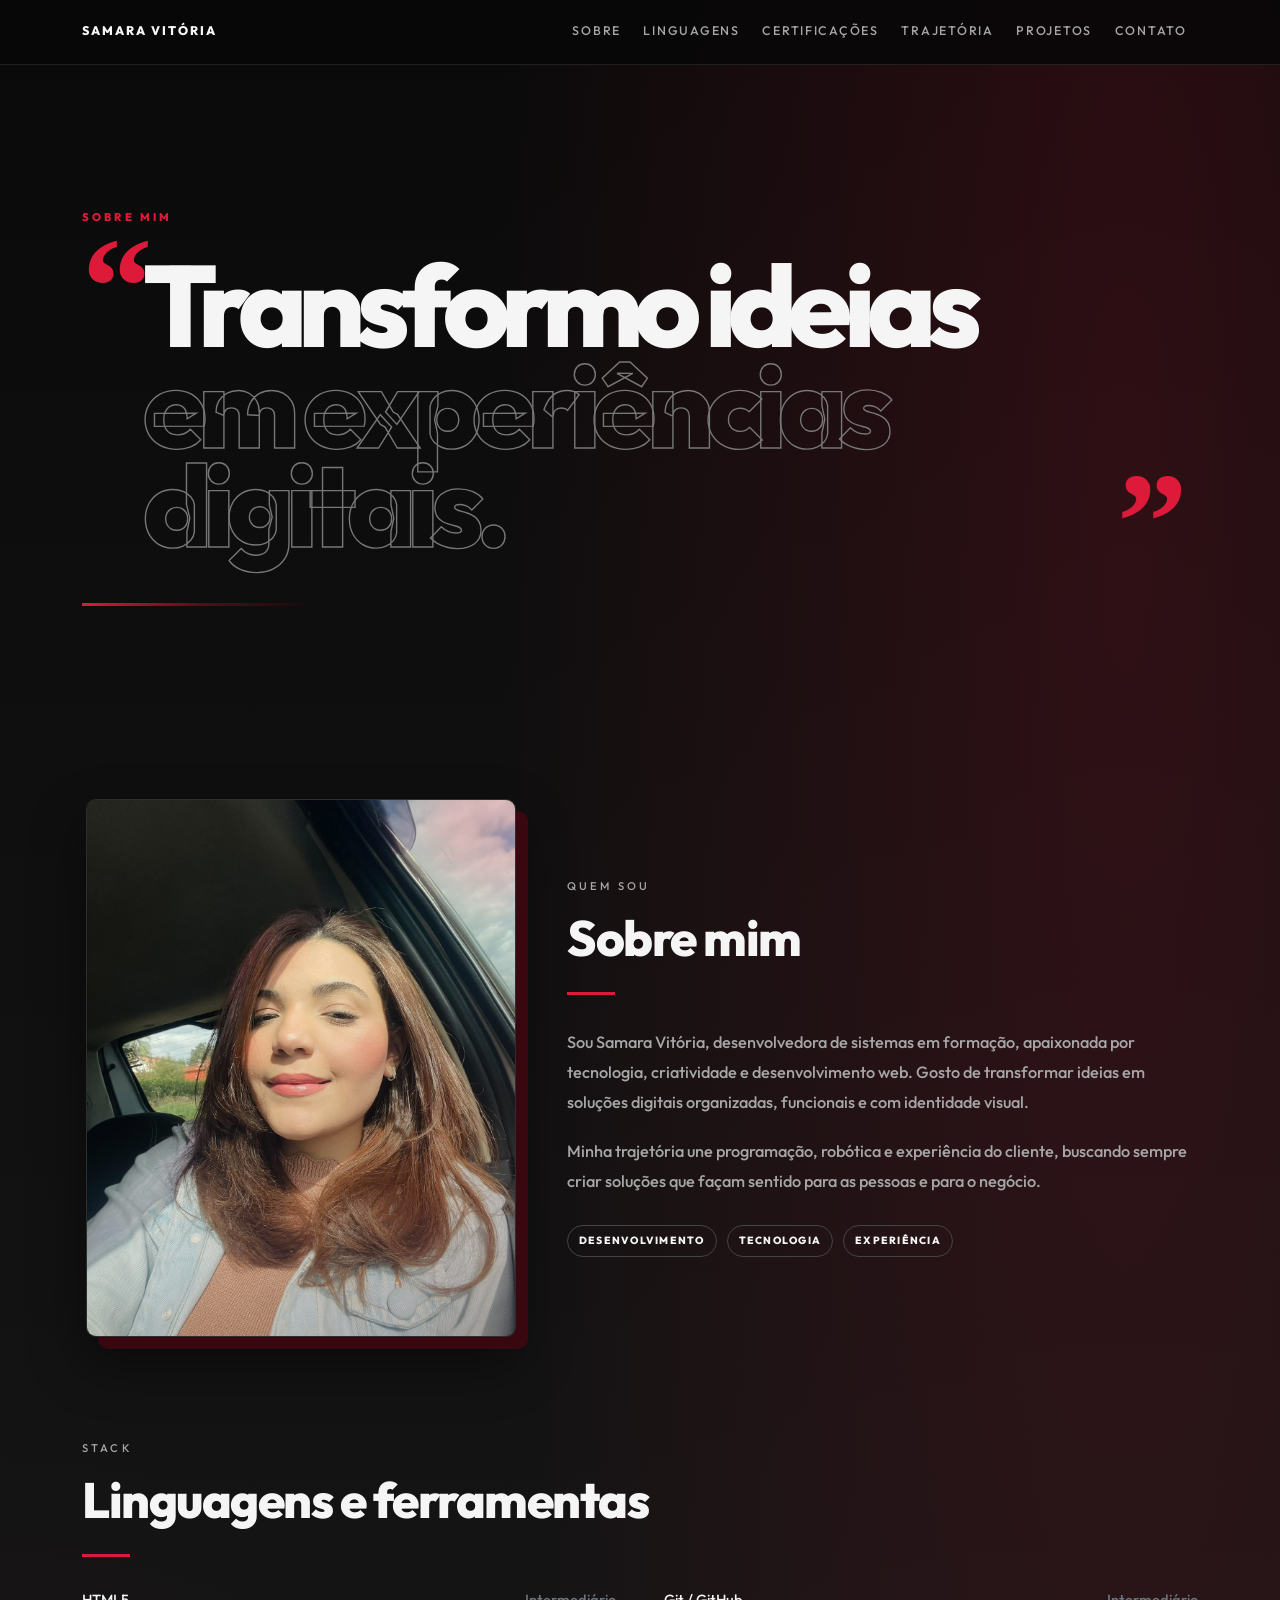
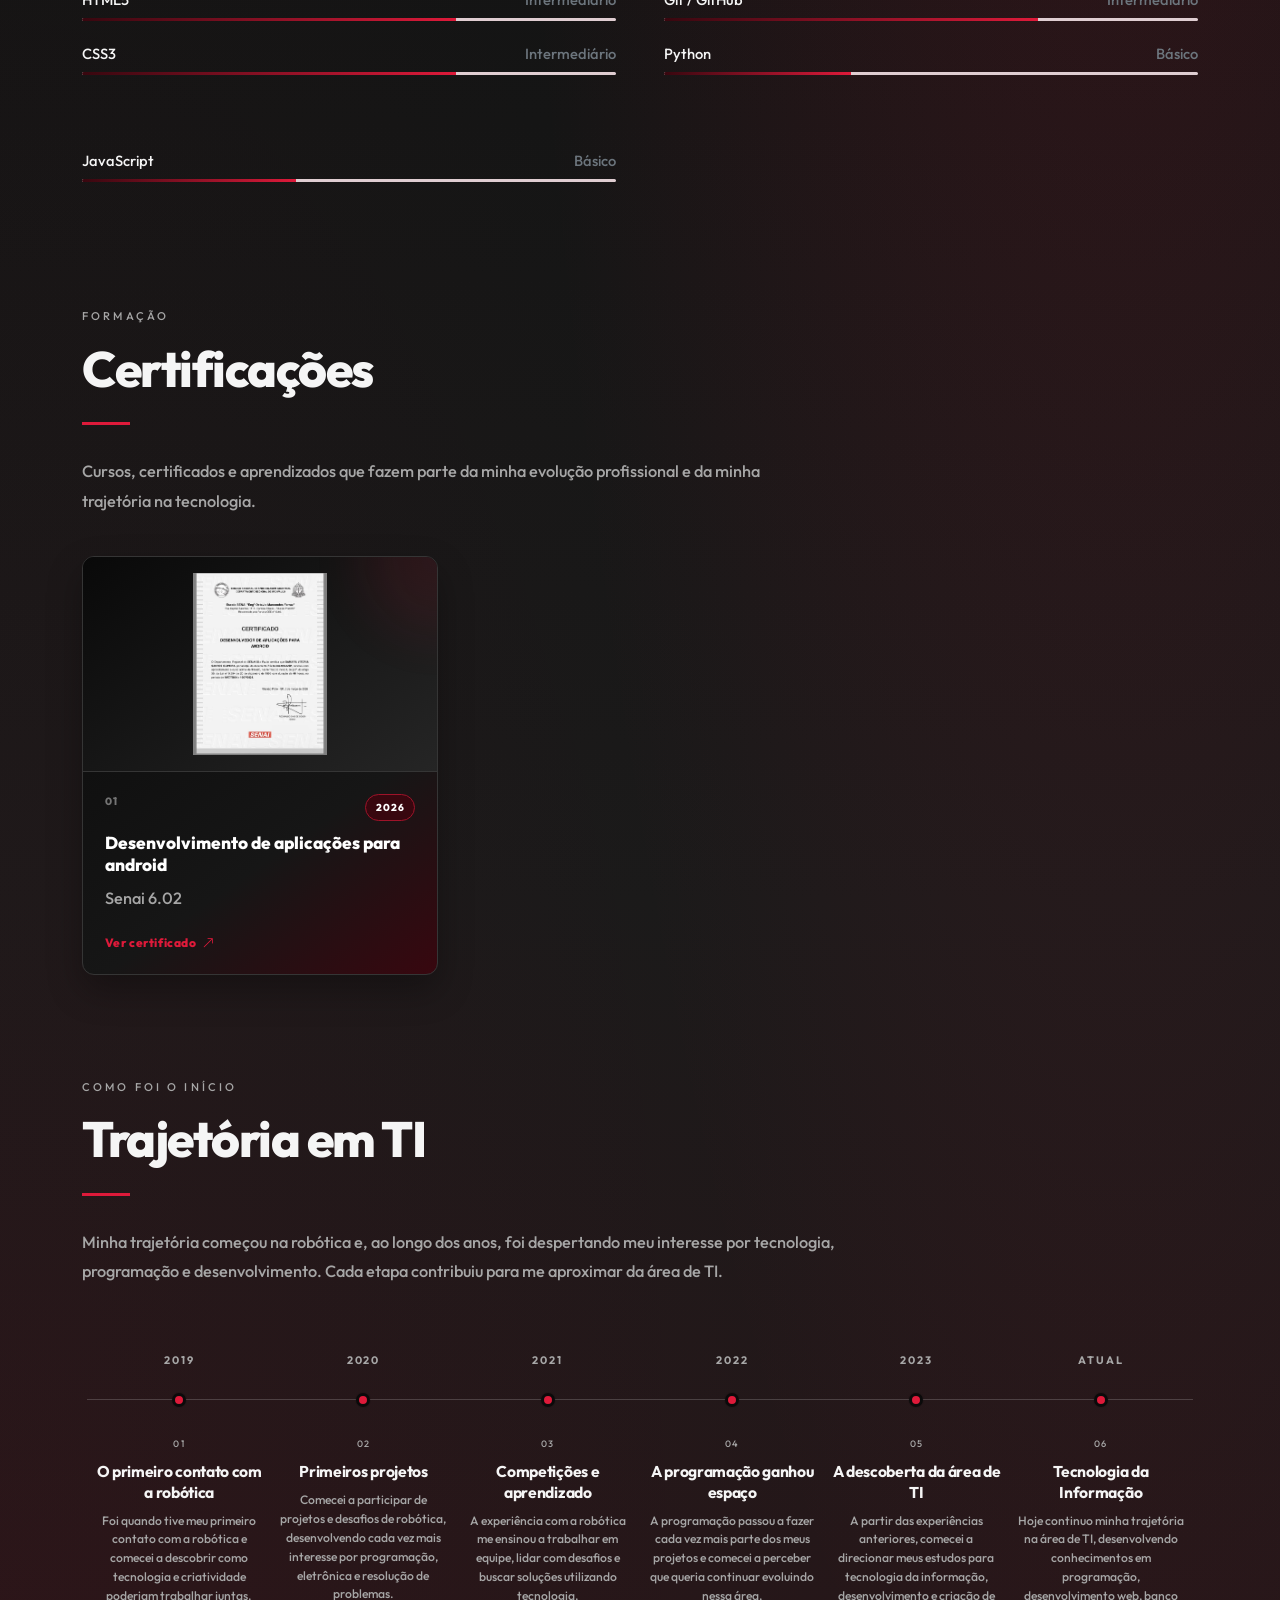
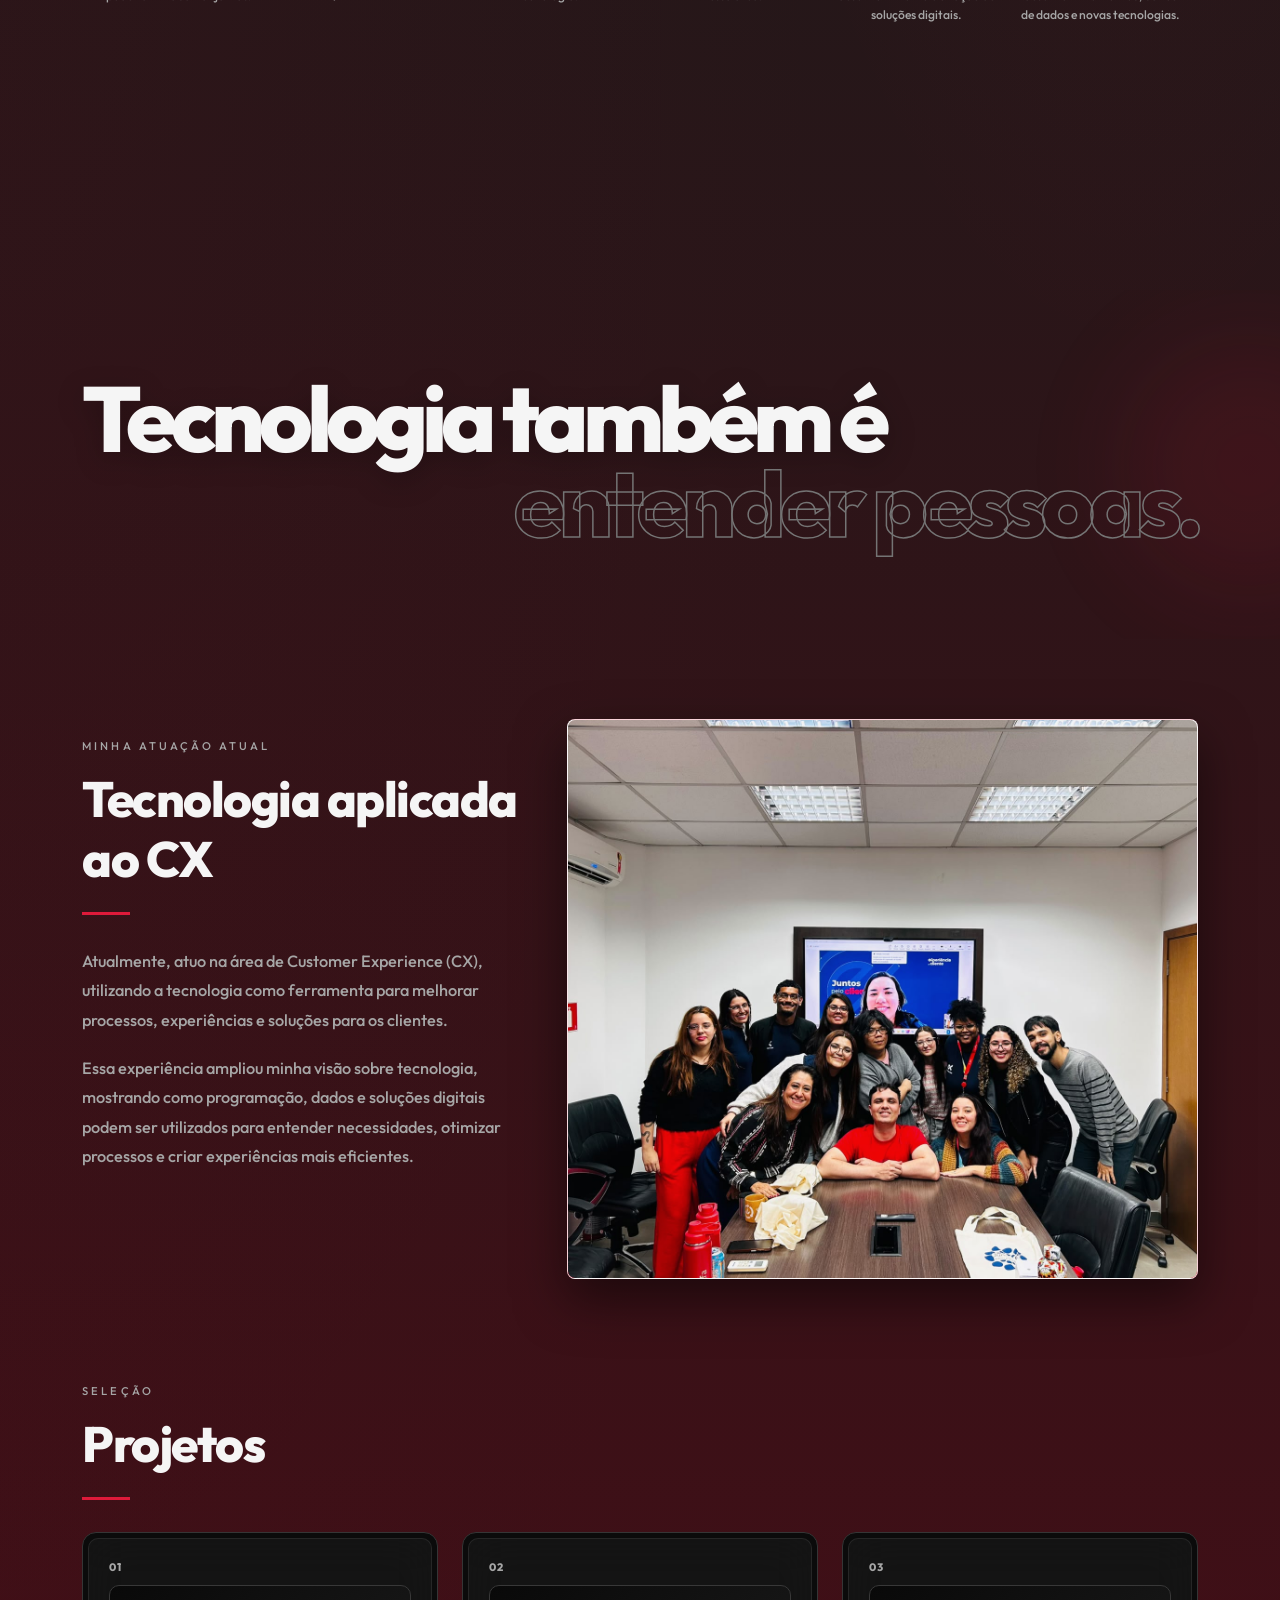
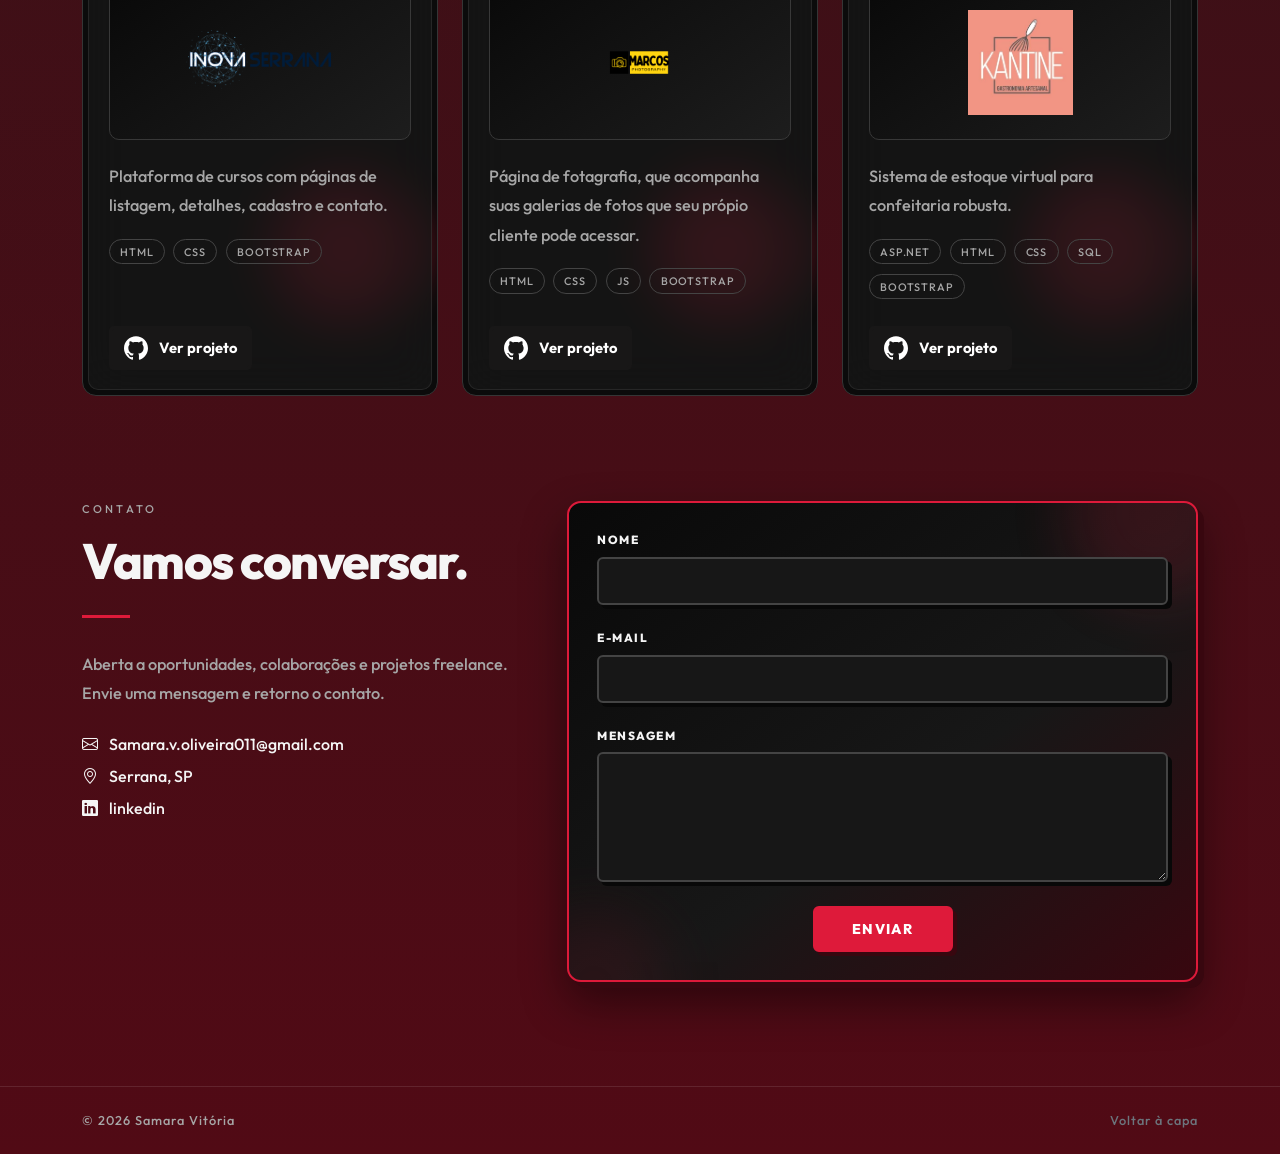
==== commit d1f48be7: "ultimas" ====
--- a/sobre.html
+++ b/sobre.html
@@ -931,8 +931,7 @@
           </p>
 
           <p class="mb-0">
-            <i class="bi bi-linkedin me-2"></i>
-            <link rel="stylesheet" href="www.linkedin.com/in/samara-vitoria-b976a9224">
+            <i class="bi bi-linkedin me-2" link rel="stylesheet" href="www.linkedin.com/in/samara-vitoria-b976a9224"></i> 
             linkedin
           </p>
 
--- a/css/capa.css
+++ b/css/capa.css
@@ -1531,7 +1531,7 @@
 
 /* =========================
    FORMULÁRIO DE CONTATO
-   Visual inspirado no modelo enviado
+  
 ========================= */
 
 .contato-box {
@@ -1678,7 +1678,7 @@
   .contato-box .btn.btn-veja-mais {
     width: 100%;
   }
-}
+} 
 
 
 /* =========================
